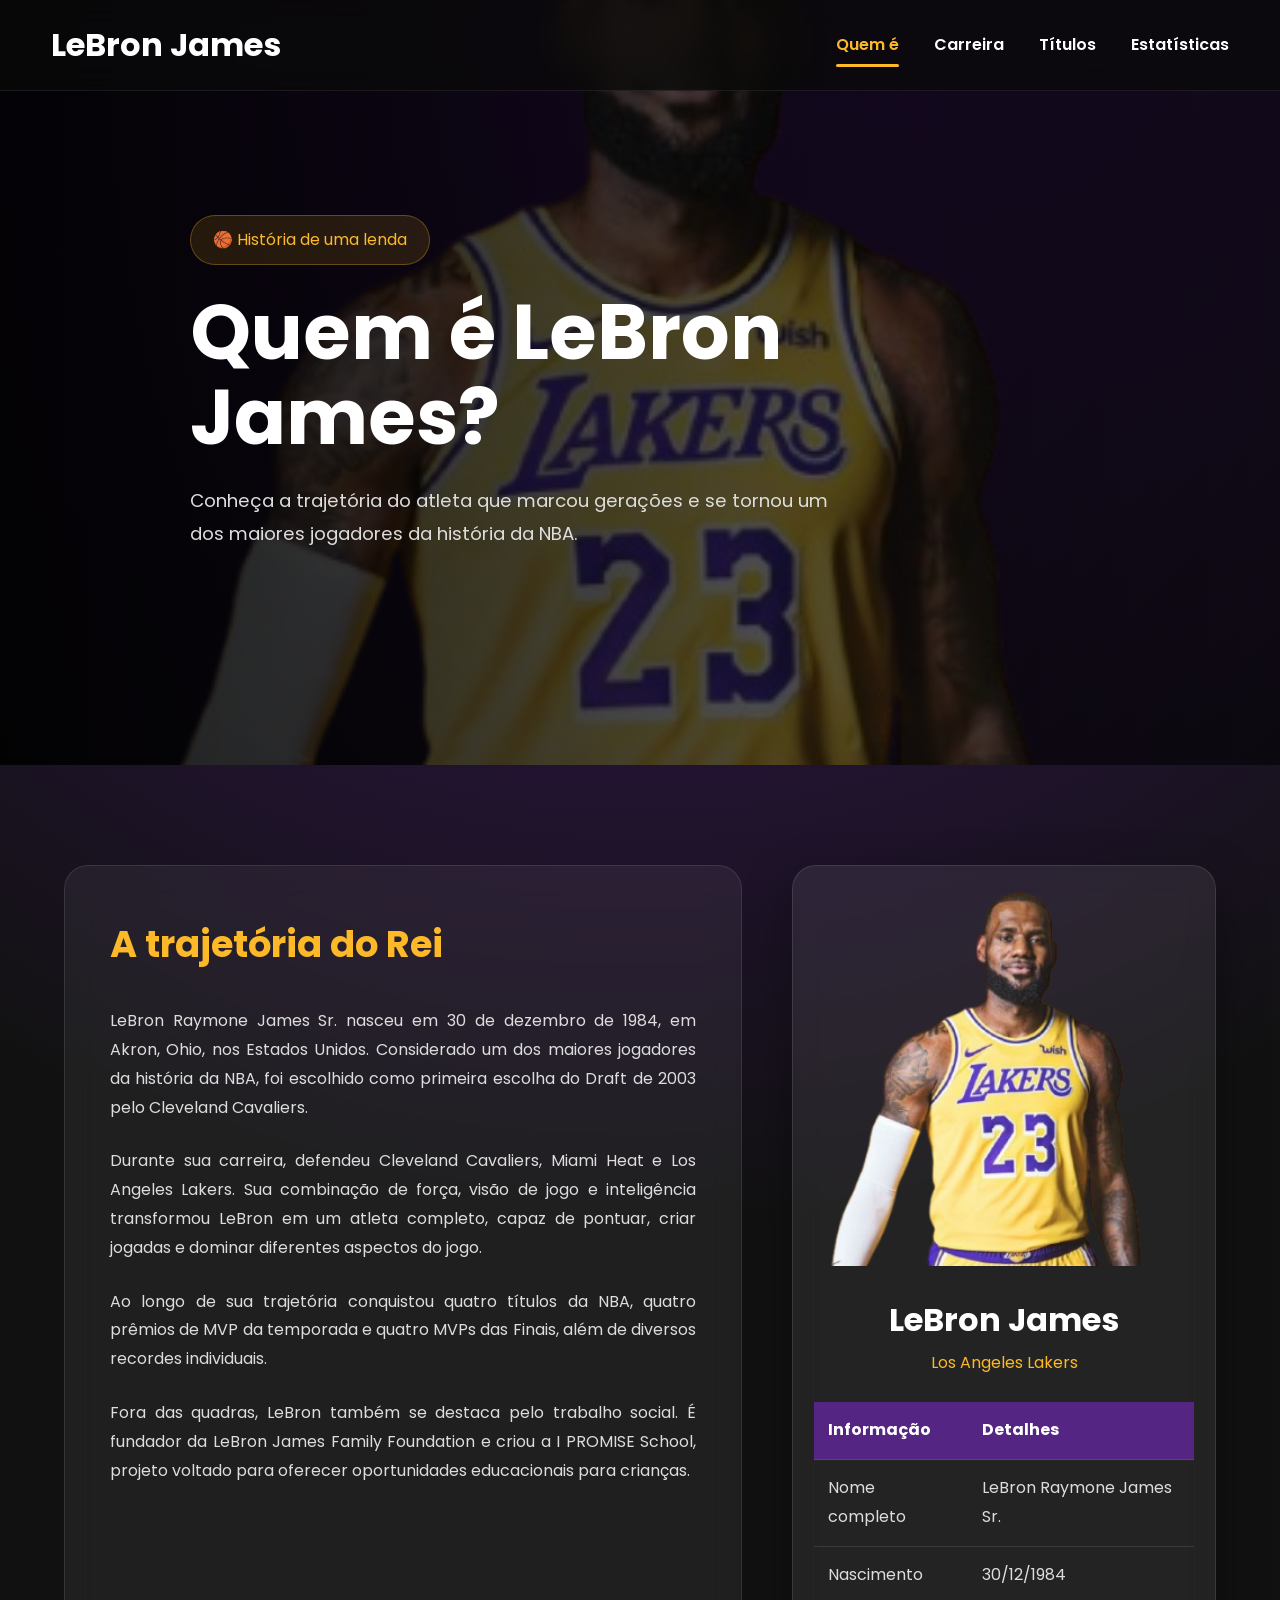
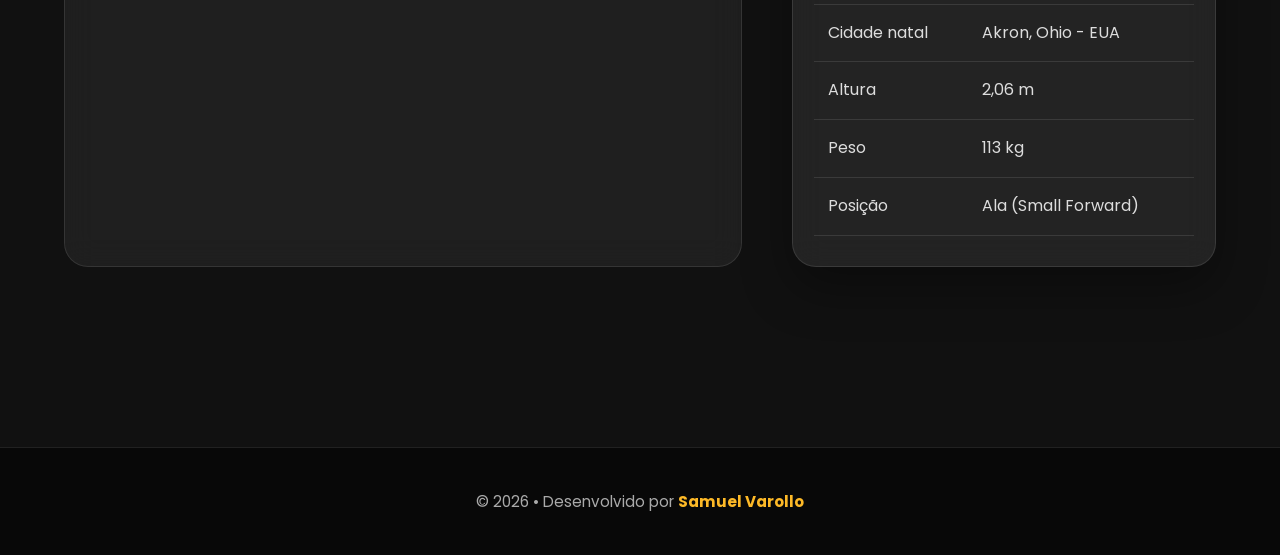
==== pages/biografia.html @ 4ac1790c "Padronização dos footers Todos os footers estão da mesma maneira" ====
<!DOCTYPE html>
<html lang="pt-BR">
<head>
    <meta charset="UTF-8">
    <meta name="viewport" content="width=device-width, initial-scale=1.0">
    <title>Quem é LeBron James | Biografia</title>
    <link rel="shortcut icon" href="../img/lebron.ico" type="image/x-icon">
    <link rel="stylesheet" href="../css/biografia.css">
    <link rel="preconnect" href="https://fonts.googleapis.com">
    <link rel="preconnect" href="https://fonts.gstatic.com" crossorigin>
    <link href="https://fonts.googleapis.com/css2?family=Poppins:wght@300;400;500;600;700;800&display=swap"
        rel="stylesheet">
</head>
<body>
    <header class="header">
        <div class="container-header">
            <a href="../index.html" class="logo">
                <h1>
                    LeBron James
                </h1>
            </a>

            <nav>
                <a href="biografia.html" class="ativo">
                    Quem é
                </a>

                <a href="carreira.html">
                    Carreira
                </a>

                <a href="titulos.html">
                    Títulos
                </a>

                <a href="estatisticas.html">
                    Estatísticas
                </a>
            </nav>
        </div>
    </header>

    <section class="hero-biografia">
        <div class="hero-overlay"></div>
        <div class="hero-content">
            <span>
                🏀 História de uma lenda
            </span>

            <h2>
                Quem é LeBron James?
            </h2>

            <p>
                Conheça a trajetória do atleta que marcou gerações
                e se tornou um dos maiores jogadores da história da NBA.
            </p>
        </div>
    </section>

    <main>
        <section class="biografia-section">
            <div class="biografia-container">
                <article class="texto">
                    <h2>
                        A trajetória do Rei
                    </h2>

                    <p>
                        LeBron Raymone James Sr. nasceu em 30 de dezembro de 1984,
                        em Akron, Ohio, nos Estados Unidos. Considerado um dos maiores
                        jogadores da história da NBA, foi escolhido como primeira escolha
                        do Draft de 2003 pelo Cleveland Cavaliers.
                    </p>

                    <p>
                        Durante sua carreira, defendeu Cleveland Cavaliers,
                        Miami Heat e Los Angeles Lakers. Sua combinação de força,
                        visão de jogo e inteligência transformou LeBron em um atleta
                        completo, capaz de pontuar, criar jogadas e dominar diferentes
                        aspectos do jogo.
                    </p>

                    <p>
                        Ao longo de sua trajetória conquistou quatro títulos da NBA,
                        quatro prêmios de MVP da temporada e quatro MVPs das Finais,
                        além de diversos recordes individuais.
                    </p>

                    <p>
                        Fora das quadras, LeBron também se destaca pelo trabalho social.
                        É fundador da LeBron James Family Foundation e criou a
                        I PROMISE School, projeto voltado para oferecer oportunidades
                        educacionais para crianças.
                    </p>
                </article>

                <aside class="informacoes">
                    <div class="perfil-card">
                        <img src="../img/Lebron.png" alt="LeBron James">

                        <h3>
                            LeBron James
                        </h3>

                        <p>
                            Los Angeles Lakers
                        </p>

                        <table>
                            <tr>
                                <th>
                                    Informação
                                </th>
                                <th>
                                    Detalhes
                                </th>
                            </tr>

                            <tr>
                                <td>
                                    Nome completo
                                </td>
                                <td>
                                    LeBron Raymone James Sr.
                                </td>
                            </tr>

                            <tr>
                                <td>
                                    Nascimento
                                </td>
                                <td>
                                    30/12/1984
                                </td>
                            </tr>

                            <tr>
                                <td>
                                    Cidade natal
                                </td>
                                <td>
                                    Akron, Ohio - EUA
                                </td>
                            </tr>

                            <tr>
                                <td>
                                    Altura
                                </td>
                                <td>
                                    2,06 m
                                </td>
                            </tr>

                            <tr>
                                <td>
                                    Peso
                                </td>
                                <td>
                                    113 kg
                                </td>
                            </tr>

                            <tr>
                                <td>
                                    Posição
                                </td>
                                <td>
                                    Ala (Small Forward)
                                </td>
                            </tr>
                        </table>
                    </div>
                </aside>
            </div>
        </section>
    </main>

    <footer class="footer">
        <div class="container">
            <p>
                © 2026 • Desenvolvido por
                <strong>Samuel Varollo</strong>
            </p>
        </div>
    </footer>
</body>
</html>
---- css/biografia.css ----
* {
    margin: 0;
    padding: 0;
    box-sizing: border-box;
}

html {
    scroll-behavior: smooth;
}

img {
    display: block;
    max-width: 100%;
}

a {
    text-decoration: none;
}

:root {
    --primary: #552583;
    --secondary: #FDB927;
    --dark: #111;
    --dark-card: rgba(255, 255, 255, .08);
    --white: #fff;
    --text: #ddd;
    --shadow:
        0 20px 50px rgba(0, 0, 0, .35);
    --radius: 24px;
}

body {
    font-family: 'Poppins', sans-serif;
    background: radial-gradient(circle at top, #3d1763, #111 55%);
    color: var(--text);
    line-height: 1.8;
    overflow-x: hidden;
}

.container-header {
    width: min(92%, 1250px);
    margin: auto;
}

.header {
    position: fixed;
    top: 0;
    left: 0;
    width: 100%;
    z-index: 1000;
    background: rgba(10, 10, 10, .75);
    backdrop-filter: blur(15px);
    border-bottom: 1px solid rgba(255, 255, 255, .08);
}

.header .container-header {
    min-height: 90px;
    display: flex;
    justify-content: space-between;
    align-items: center;
}

.logo h1 {
    color: white;
    font-size: 2rem;
    transition: .3s;
}

.logo:hover h1 {
    color: var(--secondary);
}

nav {
    display: flex;
    gap: 35px;
}

nav a {
    color: white;
    font-weight: 600;
    position: relative;
    transition: .3s;
}

nav a::after {
    content: "";
    position: absolute;
    left: 0;
    bottom: -8px;
    width: 0;
    height: 3px;
    background: var(--secondary);
    border-radius: 20px;
    transition: .3s;
}

nav a:hover {
    color: var(--secondary);
}

nav a:hover::after {
    width: 100%;
}

nav a.ativo {
    color: var(--secondary);
}

nav a.ativo::after {
    width: 100%;
}

.hero-biografia {
    height: 85vh;
    display: flex;
    align-items: center;
    position: relative;
    background: url("../img/Lebron.png") center/cover;
}

.hero-overlay {
    position: absolute;
    inset: 0;
    background: linear-gradient(90deg, rgba(0, 0, 0, .9), rgba(0, 0, 0, .55));
}

.hero-content {
    position: relative;
    z-index: 2;
    width: min(90%, 900px);
    margin: auto;
}

.hero-content span {
    display: inline-block;
    color: var(--secondary);
    background: rgba(253, 185, 39, .12);
    border: 1px solid rgba(253, 185, 39, .3);
    padding: 10px 22px;
    border-radius: 50px;
    margin-bottom: 25px;
}

.hero-content h2 {
    color: white;
    font-size: clamp(2.8rem, 6vw, 5rem);
    line-height: 1.1;
    margin-bottom: 25px;
}

.hero-content p {
    color: #ddd;
    font-size: 1.15rem;
    max-width: 650px;
}

.biografia-section {
    padding: 100px 0;
}

.biografia-container {
    width: min(90%, 1200px);
    margin: auto;
    display: grid;
    grid-template-columns: 1.6fr 1fr;
    gap: 50px;
}

.texto {
    background: rgba(255, 255, 255, .06);
    padding: 45px;
    border-radius: var(--radius);
    backdrop-filter: blur(15px);
    border: 1px solid rgba(255, 255, 255, .1);
}

.texto h2 {
    color: var(--secondary);
    font-size: 2.3rem;
    margin-bottom: 30px;
}

.texto p {
    margin-bottom: 25px;
    text-align: justify;
    color: #ddd;
}

.perfil-card {
    background:rgba(255, 255, 255, .08);
    border: 1px solid rgba(255, 255, 255, .1);
    border-radius: var(--radius);
    overflow: hidden;
    backdrop-filter: blur(15px);
    box-shadow: var(--shadow);
}

.perfil-card img {
    width: 100%;
    height: 400px;
    object-fit: cover;
}

.perfil-card h3 {
    color: white;
    font-size: 2rem;
    text-align: center;
    margin-top: 25px;
}

.perfil-card p {
    text-align: center;
    color: var(--secondary);
    margin-bottom: 25px;
}

table {
    width: 90%;
    margin: 0 auto 30px;
    border-collapse: collapse;
    overflow: hidden;
}

th {
    background: var(--primary);
    color: white;
}

th,
td {
    padding: 14px;
    border-bottom: 1px solid rgba(255, 255, 255, .1);
    text-align: left;
}

td {
    color: #ddd;
}

tr:hover {
    background:rgba(253, 185, 39, .08);
}

.footer {
    margin-top: 80px;
    padding: 40px 0;
    background: #080808;
    border-top: 1px solid rgba(255, 255, 255, .1);
}

.footer p {
    text-align: center;
    color: #aaa;
    font-size: .95rem;
}

.footer strong {
    color: var(--secondary);
}

@media(max-width:992px) {
    .header .container-header {
        flex-direction: column;
        padding: 20px 0;
        gap: 20px;
    }

    nav {
        flex-wrap: wrap;
        justify-content: center;
        gap: 20px;
    }

    .hero-biografia {
        height: 75vh;
    }

    .biografia-container {
        grid-template-columns: 1fr;
    }

    .texto {
        padding: 35px;
    }

    .perfil-card {
        max-width: 500px;
        margin: auto;
    }
}

@media(max-width:768px) {
    .logo h1 {
        font-size: 1.7rem;
    }

    nav a {
        font-size: .9rem;
    }
    
    .hero-content {
        text-align: center;
    }

    .hero-content span {
        font-size: .85rem;
    }

    .hero-content h2 {
        font-size: 2.6rem;
    }

    .hero-content p {
        font-size: 1rem;
    }

    .biografia-section {
        padding: 70px 0;
    }

    .texto {
        padding: 25px;
    }

    .texto h2 {
        font-size: 1.8rem;
    }

    .texto p {
        font-size: .95rem;
    }

    .perfil-card img {
        height: 320px;
    }

    table {
        width: 100%;
        font-size: .85rem;
    }

    th,
    td {
        padding: 10px;
    }
}

@media(max-width:480px) {
    .hero-biografia {
        height: 70vh;
    }

    .hero-content h2 {
        font-size: 2.1rem;
    }

    .hero-content p {
        font-size: .9rem;
    }

    .perfil-card h3 {
        font-size: 1.5rem;
    }

    table {
        display: block;
        overflow-x: auto;
    }

    footer {
        padding: 25px;
        font-size: .9rem;
    }
}
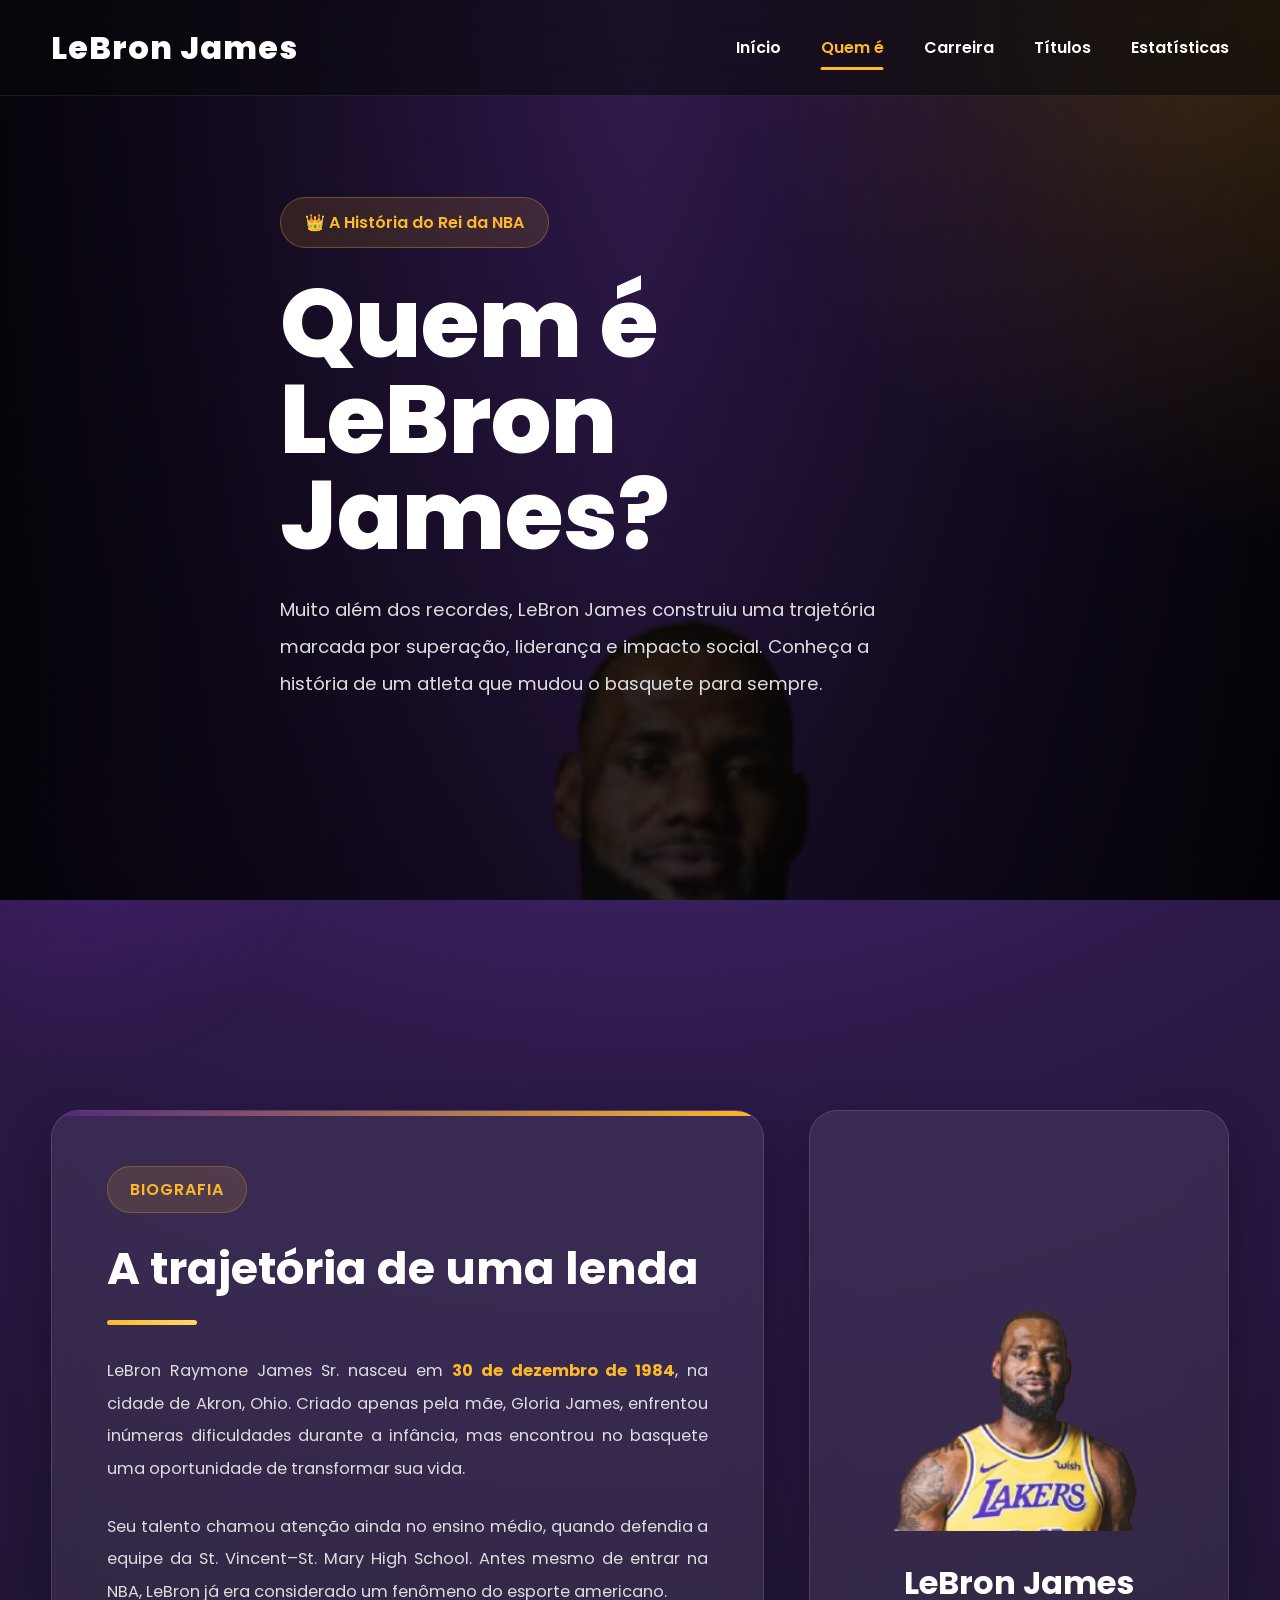
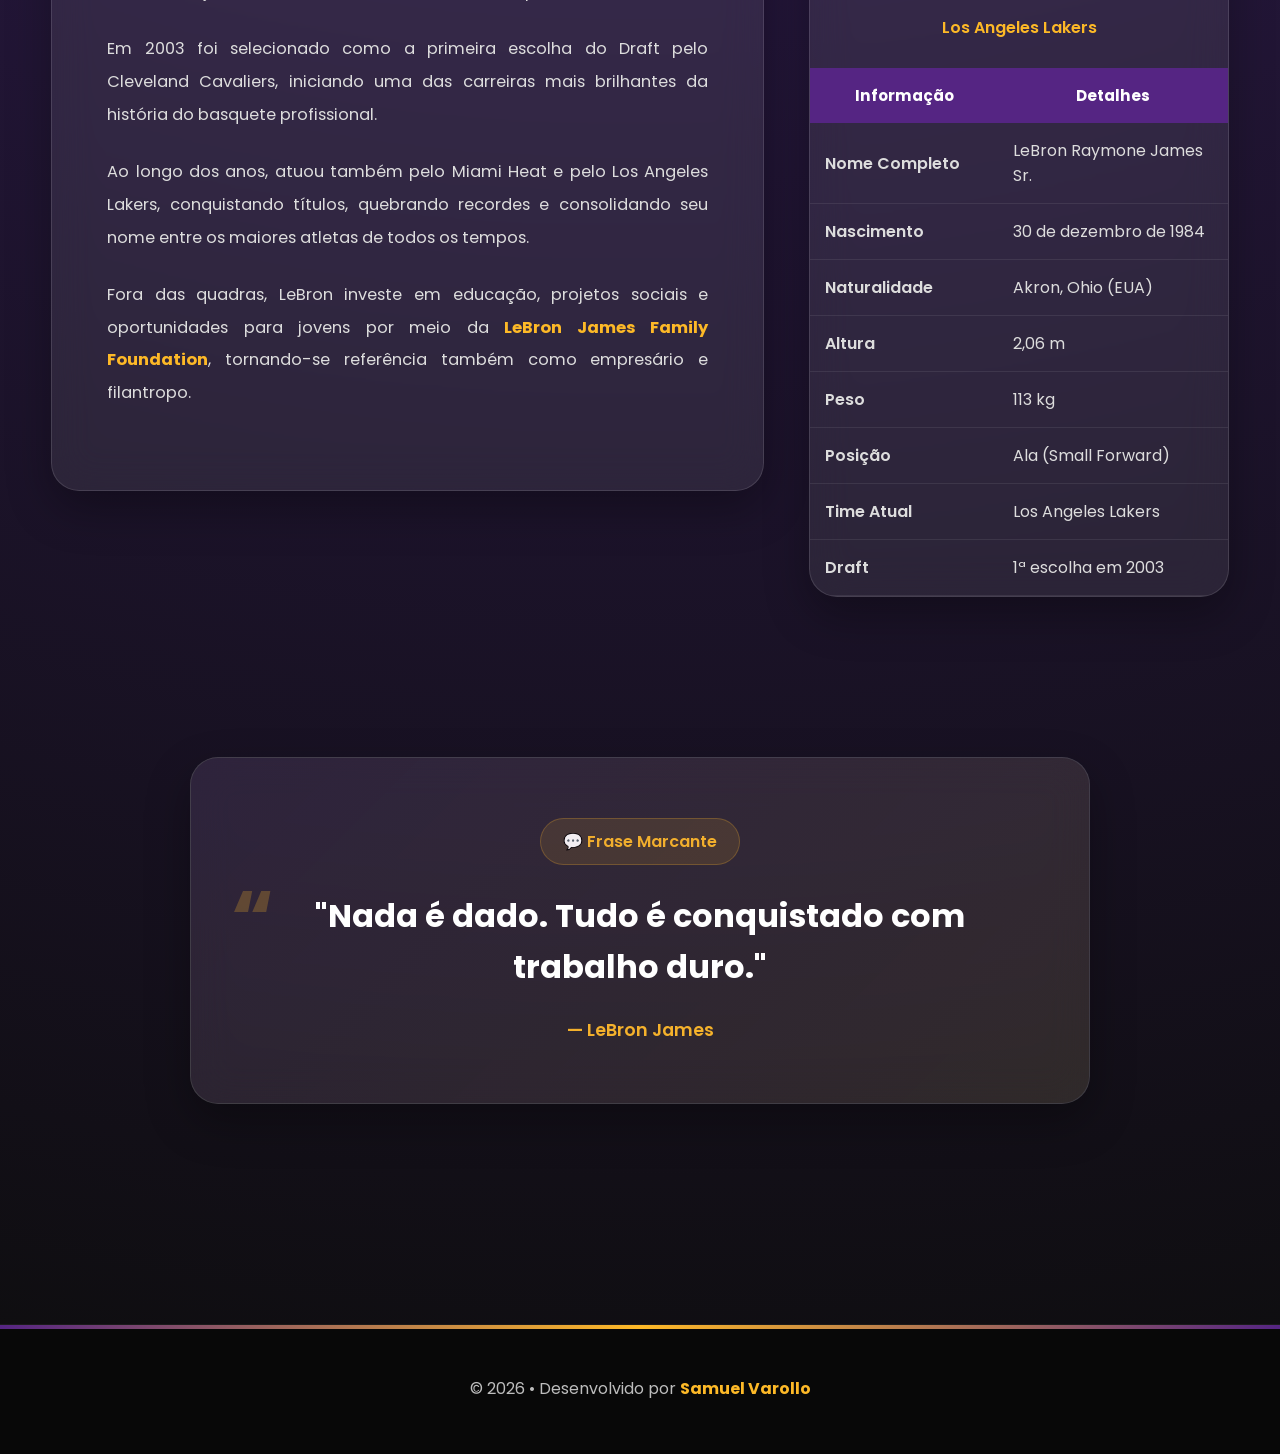
==== commit f4ecfba8: "Ajustes pontuais Fiz os últimos ajustes para o site final, ainda falta o CSS da tela Títulos e a tel" ====
--- a/pages/biografia.html
+++ b/pages/biografia.html
@@ -4,24 +4,39 @@
     <meta charset="UTF-8">
     <meta name="viewport" content="width=device-width, initial-scale=1.0">
     <title>Quem é LeBron James | Biografia</title>
-    <link rel="shortcut icon" href="../img/lebron.ico" type="image/x-icon">
-    <link rel="stylesheet" href="../css/biografia.css">
-    <link rel="preconnect" href="https://fonts.googleapis.com">
-    <link rel="preconnect" href="https://fonts.gstatic.com" crossorigin>
+    <meta name="description"
+        content="Conheça a história de LeBron James, sua infância, carreira, conquistas e legado dentro e fora das quadras.">
+    <link rel="shortcut icon"
+        href="../img/lebron.ico"
+        type="image/x-icon">
+    <link rel="preconnect"
+        href="https://fonts.googleapis.com">
+    <link rel="preconnect"
+        href="https://fonts.gstatic.com"
+        crossorigin>
     <link href="https://fonts.googleapis.com/css2?family=Poppins:wght@300;400;500;600;700;800&display=swap"
         rel="stylesheet">
+    <link rel="stylesheet"
+        href="../css/biografia.css">
 </head>
 <body>
+    <!-- ================= HEADER ================= -->
     <header class="header">
         <div class="container-header">
-            <a href="../index.html" class="logo">
+            <a href="../index.html"
+                class="logo">
                 <h1>
                     LeBron James
                 </h1>
             </a>
 
             <nav>
-                <a href="biografia.html" class="ativo">
+                <a href="../index.html">
+                    Início
+                </a>
+
+                <a href="biografia.html"
+                    class="ativo">
                     Quem é
                 </a>
 
@@ -40,72 +55,86 @@
         </div>
     </header>
 
+    <!-- ================= HERO ================= -->
     <section class="hero-biografia">
         <div class="hero-overlay"></div>
         <div class="hero-content">
             <span>
-                🏀 História de uma lenda
+                👑 A História do Rei da NBA
             </span>
-
             <h2>
                 Quem é LeBron James?
             </h2>
-
             <p>
-                Conheça a trajetória do atleta que marcou gerações
-                e se tornou um dos maiores jogadores da história da NBA.
+                Muito além dos recordes, LeBron James construiu uma trajetória
+                marcada por superação, liderança e impacto social. Conheça a
+                história de um atleta que mudou o basquete para sempre.
             </p>
         </div>
     </section>
-
     <main>
+
+        <!-- ================= BIOGRAFIA ================= -->
         <section class="biografia-section">
             <div class="biografia-container">
                 <article class="texto">
+                    <span class="section-tag">
+                        BIOGRAFIA
+                    </span>
                     <h2>
-                        A trajetória do Rei
+                        A trajetória de uma lenda
                     </h2>
-
-                    <p>
-                        LeBron Raymone James Sr. nasceu em 30 de dezembro de 1984,
-                        em Akron, Ohio, nos Estados Unidos. Considerado um dos maiores
-                        jogadores da história da NBA, foi escolhido como primeira escolha
-                        do Draft de 2003 pelo Cleveland Cavaliers.
-                    </p>
-
-                    <p>
-                        Durante sua carreira, defendeu Cleveland Cavaliers,
-                        Miami Heat e Los Angeles Lakers. Sua combinação de força,
-                        visão de jogo e inteligência transformou LeBron em um atleta
-                        completo, capaz de pontuar, criar jogadas e dominar diferentes
-                        aspectos do jogo.
-                    </p>
-
-                    <p>
-                        Ao longo de sua trajetória conquistou quatro títulos da NBA,
-                        quatro prêmios de MVP da temporada e quatro MVPs das Finais,
-                        além de diversos recordes individuais.
-                    </p>
-
-                    <p>
-                        Fora das quadras, LeBron também se destaca pelo trabalho social.
-                        É fundador da LeBron James Family Foundation e criou a
-                        I PROMISE School, projeto voltado para oferecer oportunidades
-                        educacionais para crianças.
+                    <p>
+                        LeBron Raymone James Sr. nasceu em
+                        <strong>30 de dezembro de 1984</strong>,
+                        na cidade de Akron, Ohio. Criado apenas pela mãe,
+                        Gloria James, enfrentou inúmeras dificuldades durante
+                        a infância, mas encontrou no basquete uma oportunidade
+                        de transformar sua vida.
+                    </p>
+
+                    <p>
+                        Seu talento chamou atenção ainda no ensino médio,
+                        quando defendia a equipe da St. Vincent–St. Mary High
+                        School. Antes mesmo de entrar na NBA, LeBron já era
+                        considerado um fenômeno do esporte americano.
+                    </p>
+
+                    <p>
+                        Em 2003 foi selecionado como a primeira escolha do Draft
+                        pelo Cleveland Cavaliers, iniciando uma das carreiras
+                        mais brilhantes da história do basquete profissional.
+                    </p>
+
+                    <p>
+                        Ao longo dos anos, atuou também pelo Miami Heat e pelo
+                        Los Angeles Lakers, conquistando títulos, quebrando
+                        recordes e consolidando seu nome entre os maiores atletas
+                        de todos os tempos.
+                    </p>
+
+                    <p>
+                        Fora das quadras, LeBron investe em educação, projetos
+                        sociais e oportunidades para jovens por meio da
+                        <strong>LeBron James Family Foundation</strong>,
+                        tornando-se referência também como empresário e
+                        filantropo.
                     </p>
                 </article>
 
+                <!-- ================= PERFIL ================= -->
                 <aside class="informacoes">
                     <div class="perfil-card">
-                        <img src="../img/Lebron.png" alt="LeBron James">
-
-                        <h3>
-                            LeBron James
-                        </h3>
-
-                        <p>
-                            Los Angeles Lakers
-                        </p>
+                        <img src="../img/Lebron.png"
+                            alt="LeBron James">
+                        <div class="perfil-info">
+                            <h3>
+                                LeBron James
+                            </h3>
+                            <p>
+                                Los Angeles Lakers
+                            </p>
+                        </div>
 
                         <table>
                             <tr>
@@ -119,7 +148,7 @@
 
                             <tr>
                                 <td>
-                                    Nome completo
+                                    Nome Completo
                                 </td>
                                 <td>
                                     LeBron Raymone James Sr.
@@ -131,16 +160,16 @@
                                     Nascimento
                                 </td>
                                 <td>
-                                    30/12/1984
-                                </td>
-                            </tr>
-
-                            <tr>
-                                <td>
-                                    Cidade natal
-                                </td>
-                                <td>
-                                    Akron, Ohio - EUA
+                                    30 de dezembro de 1984
+                                </td>
+                            </tr>
+
+                            <tr>
+                                <td>
+                                    Naturalidade
+                                </td>
+                                <td>
+                                    Akron, Ohio (EUA)
                                 </td>
                             </tr>
 
@@ -168,6 +197,24 @@
                                 </td>
                                 <td>
                                     Ala (Small Forward)
+                                </td>
+                            </tr>
+
+                            <tr>
+                                <td>
+                                    Time Atual
+                                </td>
+                                <td>
+                                    Los Angeles Lakers
+                                </td>
+                            </tr>
+
+                            <tr>
+                                <td>
+                                    Draft
+                                </td>
+                                <td>
+                                    1ª escolha em 2003
                                 </td>
                             </tr>
                         </table>
@@ -175,8 +222,24 @@
                 </aside>
             </div>
         </section>
+
+        <!-- ================= CITAÇÃO ================= -->
+        <section class="quote-section">
+            <div class="quote-card">
+                <span>
+                    💬 Frase Marcante
+                </span>
+                <blockquote>
+                    "Nada é dado. Tudo é conquistado com trabalho duro."
+                </blockquote>
+                <p>
+                    — LeBron James
+                </p>
+            </div>
+        </section>
     </main>
 
+    <!-- ================= FOOTER ================= -->
     <footer class="footer">
         <div class="container">
             <p>
--- a/css/biografia.css
+++ b/css/biografia.css
@@ -1,374 +1,720 @@
-* {
-    margin: 0;
-    padding: 0;
-    box-sizing: border-box;
-}
-
-html {
-    scroll-behavior: smooth;
-}
-
-img {
-    display: block;
-    max-width: 100%;
-}
-
-a {
-    text-decoration: none;
-}
-
-:root {
-    --primary: #552583;
-    --secondary: #FDB927;
-    --dark: #111;
-    --dark-card: rgba(255, 255, 255, .08);
-    --white: #fff;
-    --text: #ddd;
-    --shadow:
-        0 20px 50px rgba(0, 0, 0, .35);
-    --radius: 24px;
-}
-
-body {
-    font-family: 'Poppins', sans-serif;
-    background: radial-gradient(circle at top, #3d1763, #111 55%);
-    color: var(--text);
-    line-height: 1.8;
-    overflow-x: hidden;
-}
-
-.container-header {
-    width: min(92%, 1250px);
-    margin: auto;
-}
-
-.header {
-    position: fixed;
-    top: 0;
-    left: 0;
-    width: 100%;
-    z-index: 1000;
-    background: rgba(10, 10, 10, .75);
-    backdrop-filter: blur(15px);
-    border-bottom: 1px solid rgba(255, 255, 255, .08);
-}
-
-.header .container-header {
-    min-height: 90px;
-    display: flex;
-    justify-content: space-between;
-    align-items: center;
-}
-
-.logo h1 {
-    color: white;
-    font-size: 2rem;
-    transition: .3s;
-}
-
-.logo:hover h1 {
-    color: var(--secondary);
-}
-
-nav {
-    display: flex;
-    gap: 35px;
-}
-
-nav a {
-    color: white;
-    font-weight: 600;
-    position: relative;
-    transition: .3s;
-}
-
-nav a::after {
-    content: "";
-    position: absolute;
-    left: 0;
-    bottom: -8px;
-    width: 0;
-    height: 3px;
-    background: var(--secondary);
-    border-radius: 20px;
-    transition: .3s;
-}
-
-nav a:hover {
-    color: var(--secondary);
-}
-
-nav a:hover::after {
-    width: 100%;
-}
-
-nav a.ativo {
-    color: var(--secondary);
-}
-
-nav a.ativo::after {
-    width: 100%;
-}
-
-.hero-biografia {
-    height: 85vh;
-    display: flex;
-    align-items: center;
-    position: relative;
-    background: url("../img/Lebron.png") center/cover;
-}
-
-.hero-overlay {
-    position: absolute;
-    inset: 0;
-    background: linear-gradient(90deg, rgba(0, 0, 0, .9), rgba(0, 0, 0, .55));
-}
-
-.hero-content {
-    position: relative;
-    z-index: 2;
-    width: min(90%, 900px);
-    margin: auto;
-}
-
-.hero-content span {
-    display: inline-block;
-    color: var(--secondary);
-    background: rgba(253, 185, 39, .12);
-    border: 1px solid rgba(253, 185, 39, .3);
-    padding: 10px 22px;
-    border-radius: 50px;
-    margin-bottom: 25px;
-}
-
-.hero-content h2 {
-    color: white;
-    font-size: clamp(2.8rem, 6vw, 5rem);
-    line-height: 1.1;
-    margin-bottom: 25px;
-}
-
-.hero-content p {
-    color: #ddd;
-    font-size: 1.15rem;
-    max-width: 650px;
-}
-
-.biografia-section {
-    padding: 100px 0;
-}
-
-.biografia-container {
-    width: min(90%, 1200px);
-    margin: auto;
-    display: grid;
-    grid-template-columns: 1.6fr 1fr;
-    gap: 50px;
-}
-
-.texto {
-    background: rgba(255, 255, 255, .06);
-    padding: 45px;
-    border-radius: var(--radius);
-    backdrop-filter: blur(15px);
-    border: 1px solid rgba(255, 255, 255, .1);
-}
-
-.texto h2 {
-    color: var(--secondary);
-    font-size: 2.3rem;
-    margin-bottom: 30px;
-}
-
-.texto p {
-    margin-bottom: 25px;
-    text-align: justify;
-    color: #ddd;
-}
-
-.perfil-card {
-    background:rgba(255, 255, 255, .08);
-    border: 1px solid rgba(255, 255, 255, .1);
-    border-radius: var(--radius);
-    overflow: hidden;
-    backdrop-filter: blur(15px);
-    box-shadow: var(--shadow);
-}
-
-.perfil-card img {
-    width: 100%;
-    height: 400px;
-    object-fit: cover;
-}
-
-.perfil-card h3 {
-    color: white;
-    font-size: 2rem;
-    text-align: center;
-    margin-top: 25px;
-}
-
-.perfil-card p {
-    text-align: center;
-    color: var(--secondary);
-    margin-bottom: 25px;
-}
-
-table {
-    width: 90%;
-    margin: 0 auto 30px;
-    border-collapse: collapse;
-    overflow: hidden;
-}
-
-th {
-    background: var(--primary);
-    color: white;
-}
-
-th,
-td {
-    padding: 14px;
-    border-bottom: 1px solid rgba(255, 255, 255, .1);
-    text-align: left;
-}
-
-td {
-    color: #ddd;
-}
-
-tr:hover {
-    background:rgba(253, 185, 39, .08);
-}
-
-.footer {
-    margin-top: 80px;
-    padding: 40px 0;
-    background: #080808;
-    border-top: 1px solid rgba(255, 255, 255, .1);
-}
-
-.footer p {
-    text-align: center;
-    color: #aaa;
-    font-size: .95rem;
-}
-
-.footer strong {
-    color: var(--secondary);
-}
-
-@media(max-width:992px) {
-    .header .container-header {
-        flex-direction: column;
-        padding: 20px 0;
-        gap: 20px;
-    }
-
-    nav {
-        flex-wrap: wrap;
-        justify-content: center;
-        gap: 20px;
-    }
-
-    .hero-biografia {
-        height: 75vh;
-    }
-
-    .biografia-container {
-        grid-template-columns: 1fr;
-    }
-
-    .texto {
-        padding: 35px;
-    }
-
-    .perfil-card {
-        max-width: 500px;
-        margin: auto;
-    }
-}
-
-@media(max-width:768px) {
-    .logo h1 {
-        font-size: 1.7rem;
-    }
-
-    nav a {
-        font-size: .9rem;
-    }
-    
-    .hero-content {
-        text-align: center;
-    }
-
-    .hero-content span {
-        font-size: .85rem;
-    }
-
-    .hero-content h2 {
-        font-size: 2.6rem;
-    }
-
-    .hero-content p {
-        font-size: 1rem;
-    }
-
-    .biografia-section {
-        padding: 70px 0;
-    }
-
-    .texto {
-        padding: 25px;
-    }
-
-    .texto h2 {
-        font-size: 1.8rem;
-    }
-
-    .texto p {
-        font-size: .95rem;
-    }
-
-    .perfil-card img {
-        height: 320px;
-    }
-
-    table {
-        width: 100%;
-        font-size: .85rem;
+/*RESET*/
+@import url('https://fonts.googleapis.com/css2?family=Poppins:wght@300;400;500;600;700;800&display=swap');
+
+*{
+    margin:0;
+    padding:0;
+    box-sizing:border-box;
+}
+
+html{
+    scroll-behavior:smooth;
+}
+
+body{
+    font-family:'Poppins',sans-serif;
+    color:#fff;
+    overflow-x:hidden;
+    background:
+    radial-gradient(circle at top,#6f3db4 0%,#2b1948 35%,#0d0d0d 100%);
+    min-height:100vh;
+}
+
+img{
+    display:block;
+    width:100%;
+}
+
+a{
+    text-decoration:none;
+}
+
+:root{
+    --primary:#552583;
+    --secondary:#FDB927;
+    --white:#ffffff;
+    --text:#d8d8d8;
+    --glass:rgba(255,255,255,.08);
+    --border:rgba(255,255,255,.12);
+    --shadow:0 18px 45px rgba(0,0,0,.30);
+    --radius:24px;
+    --transition:.35s ease;
+    --max-width:1250px;
+}
+
+/*CONTAINERS*/
+.container,
+.container-header{
+    width:min(92%,1250px);
+    margin:auto;
+}
+
+/*HEADER*/
+.header{
+    position:fixed;
+    top:0;
+    left:0;
+    width:100%;
+    z-index:999;
+    background:rgba(8,8,8,.55);
+    backdrop-filter:blur(18px);
+    border-bottom:1px solid rgba(255,255,255,.08);
+}
+
+.container-header{
+    min-height:95px;
+    display:flex;
+    justify-content:space-between;
+    align-items:center;
+}
+
+.logo h1{
+    color:white;
+    font-size:2rem;
+    font-weight:800;
+    letter-spacing:1px;
+    transition:var(--transition);
+}
+
+.logo:hover h1{
+    color:var(--secondary);
+}
+
+nav{
+    display:flex;
+    gap:40px;
+}
+
+nav a{
+    color:white;
+    font-weight:600;
+    position:relative;
+    transition:.35s;
+}
+
+nav a::after{
+    content:"";
+    position:absolute;
+    left:50%;
+    bottom:-10px;
+    width:0;
+    height:3px;
+    background:var(--secondary);
+    transform:translateX(-50%);
+    transition:.35s;
+    border-radius:50px;
+}
+
+nav a:hover,
+nav a.ativo{
+    color:var(--secondary);
+}
+
+nav a:hover::after,
+nav a.ativo::after{
+    width:100%;
+}
+
+/*HERO*/
+.hero-biografia{
+    position:relative;
+    display:flex;
+    align-items:center;
+    min-height:100vh;
+    overflow:hidden;
+}
+
+.hero-biografia::before{
+    content:"";
+    position:absolute;
+    inset:0;
+    background: url("../img/Lebron.png") center top/cover;
+    transform:scale(1.05);
+    filter:brightness(.45);
+}
+
+.hero-biografia::after{
+    content:"";
+    position:absolute;
+    inset:0;
+    background:linear-gradient(90deg, rgba(0,0,0,.90), rgba(0,0,0,.55), rgba(0,0,0,.90));
+}
+
+.hero-overlay{
+    position:absolute;
+    inset:0;
+    background: radial-gradient(circle at top right, rgba(253,185,39,.18), transparent 35%);
+    z-index:1;
+}
+
+.hero-content{
+    position:relative;
+    z-index:5;
+    width:min(92%,1250px);
+    margin:auto;
+    max-width:720px;
+}
+
+.hero-content span{
+    display:inline-flex;
+    align-items:center;
+    gap:10px;
+    padding:12px 24px;
+    border-radius:999px;
+    margin-bottom:28px;
+    color:var(--secondary);
+    background:rgba(253,185,39,.12);
+    border:1px solid rgba(253,185,39,.30);
+    backdrop-filter:blur(12px);
+    font-weight:600;
+}
+
+.hero-content h2{
+    font-size:clamp(3.4rem,8vw,6rem);
+    font-weight:800;
+    line-height:1;
+    margin-bottom:28px;
+    color:white;
+}
+
+.hero-content p{
+    max-width:650px;
+    color:#dddddd;
+    font-size:1.15rem;
+    line-height:2;
+}
+
+/*ANIMAÇÕES HERO*/
+.hero-content>*{
+    animation:fadeUp .9s ease both;
+}
+
+.hero-content h2{
+    animation-delay:.2s;
+}
+
+.hero-content p{
+    animation-delay:.4s;
+}
+
+@keyframes fadeUp{
+    from{
+        opacity:0;
+        transform:translateY(45px);
+    }
+
+    to{
+        opacity:1;
+        transform:translateY(0);
+    }
+}
+
+/*DECORAÇÕES*/
+body::before{
+    content:"";
+    position:fixed;
+    width:500px;
+    height:500px;
+    top:-180px;
+    right:-180px;
+    border-radius:50%;
+    background: radial-gradient(circle, rgba(253,185,39,.18), transparent 70%);
+    z-index:-1;
+}
+
+body::after{
+    content:"";
+    position:fixed;
+    width:500px;
+    height:500px;
+    left:-180px;
+    bottom:-180px;
+    border-radius:50%;
+    background: radial-gradient(circle, rgba(85,37,131,.45), transparent 70%);
+    z-index:-1;
+}
+
+/*MAIN*/
+main{
+    position:relative;
+    margin-top:90px;
+    z-index:5;
+}
+
+.biografia-section{
+    padding:120px 0;
+}
+
+/*GRID DA BIOGRAFIA*/
+.biografia-container{
+    width:min(92%,1250px);
+    margin:auto;
+    display:grid;
+    grid-template-columns:1.7fr 1fr;
+    gap:45px;
+    align-items:start;
+}
+
+/*CARD DA BIOGRAFIA*/
+.texto{
+    position:relative;
+    background:var(--glass);
+    backdrop-filter:blur(20px);
+    border:1px solid var(--border);
+    border-radius:28px;
+    padding:55px;
+    box-shadow:var(--shadow);
+    overflow:hidden;
+}
+
+.texto::before{
+    content:"";
+    position:absolute;
+    top:0;
+    left:0;
+    width:100%;
+    height:5px;
+    background:linear-gradient(90deg, var(--primary), var(--secondary));
+}
+
+.section-tag{
+    display:inline-block;
+    padding:10px 22px;
+    border-radius:999px;
+    background:rgba(253,185,39,.12);
+    border:1px solid rgba(253,185,39,.25);
+    color:var(--secondary);
+    font-weight:600;
+    margin-bottom:22px;
+    letter-spacing:1px;
+}
+
+.texto h2{
+    font-size:2.8rem;
+    color:white;
+    margin-bottom:30px;
+    position:relative;
+}
+
+.texto h2::after{
+    content:"";
+    display:block;
+    width:90px;
+    height:5px;
+    margin-top:18px;
+    border-radius:50px;
+    background:linear-gradient(90deg, var(--secondary), #FFD966);
+}
+
+.texto p{
+    color:#dddddd;
+    text-align:justify;
+    line-height:2;
+    margin-bottom:25px;
+    font-size:1.02rem;
+}
+
+.texto strong{
+    color:var(--secondary);
+}
+
+/*CARD DO PERFIL*/
+.perfil-card{
+    overflow:hidden;
+    border-radius:28px;
+    background:var(--glass);
+    backdrop-filter:blur(20px);
+    border:1px solid var(--border);
+    box-shadow:var(--shadow);
+    transition:.4s;
+}
+
+.perfil-card:hover{
+    transform:translateY(-10px);
+}
+
+.perfil-card img{
+    height:420px;
+    object-fit:cover;
+    object-position:top;
+    transition:.5s;
+}
+
+.perfil-card:hover img{
+    transform:scale(1.05);
+}
+
+.perfil-info{
+    padding:28px 20px;
+    text-align:center;
+}
+
+.perfil-info h3{
+    font-size:2rem;
+    color:white;
+    margin-bottom:8px;
+}
+
+.perfil-info p{
+    color:var(--secondary);
+    font-weight:600;
+}
+
+/*TABELA*/
+table{
+    width:100%;
+    border-collapse:collapse;
+}
+
+th{
+    background:var(--primary);
+    color:white;
+    padding:16px;
+    font-size:.95rem;
+}
+
+td{
+    padding:15px;
+    color:#dddddd;
+    border-bottom:1px solid rgba(255,255,255,.08);
+    transition:.3s;
+}
+
+tr{
+    transition:.3s;
+}
+
+tr:hover{
+    background:rgba(253,185,39,.08);
+}
+
+td:first-child{
+    font-weight:600;
+    width:45%;
+}
+
+/*FRASE MARCANTE*/
+.quote-section{
+    padding:40px 0 120px;
+}
+
+.quote-card{
+    width:min(92%,900px);
+    margin:auto;
+    background:var(--glass);
+    border:1px solid var(--border);
+    border-radius:28px;
+    backdrop-filter:blur(20px);
+    box-shadow:var(--shadow);
+    text-align:center;
+    padding:60px;
+    position:relative;
+    overflow:hidden;
+}
+
+.quote-card::before{
+    content:"";
+    position:absolute;
+    inset:0;
+    background: linear-gradient(135deg, rgba(85,37,131,.12), rgba(253,185,39,.05));
+    pointer-events:none;
+}
+
+.quote-card span{
+    display:inline-block;
+    padding:10px 22px;
+    border-radius:999px;
+    background:rgba(253,185,39,.12);
+    color:var(--secondary);
+    border:1px solid rgba(253,185,39,.25);
+    font-weight:600;
+    margin-bottom:25px;
+}
+
+.quote-card blockquote{
+    font-size:2rem;
+    color:white;
+    font-weight:700;
+    line-height:1.6;
+    margin-bottom:25px;
+    position:relative;
+}
+
+.quote-card blockquote::before{
+    content:"“";
+    font-size:5rem;
+    color:rgba(253,185,39,.25);
+    position:absolute;
+    left:-20px;
+    top:-35px;
+}
+
+.quote-card p{
+    color:var(--secondary);
+    font-weight:600;
+    font-size:1.1rem;
+}
+
+/*ANIMAÇÕES*/
+.texto,
+.perfil-card,
+.quote-card{
+    animation:fadeCard .9s ease both;
+}
+
+@keyframes fadeCard{
+    from{
+        opacity:0;
+        transform:translateY(45px);
+    }
+
+    to{
+        opacity:1;
+        transform:translateY(0);
+    }
+}
+
+/*FOOTER*/
+.footer{
+    position:relative;
+    margin-top:100px;
+    background:#080808;
+    border-top:1px solid rgba(255,255,255,.08);
+    overflow:hidden;
+}
+
+.footer::before{
+    content:"";
+    position:absolute;
+    top:0;
+    left:0;
+    width:100%;
+    height:4px;
+    background:linear-gradient(90deg, var(--primary), var(--secondary), var(--primary));
+}
+
+.footer .container{
+    width:min(92%,1250px);
+    margin:auto;
+    padding:50px 0;
+    text-align:center;
+}
+
+.footer p{
+    color:#bdbdbd;
+    font-size:1rem;
+    line-height:1.8;
+}
+
+.footer strong{
+    color:var(--secondary);
+}
+
+/*RESPONSIVIDADE*/
+@media(max-width:1100px){
+    .biografia-container{
+        grid-template-columns:1fr;
+        gap:45px;
+    }
+
+    .perfil-card{
+        max-width:550px;
+        margin:auto;
+    }
+}
+
+@media(max-width:900px){
+    .container-header{
+        flex-direction:column;
+        justify-content:center;
+        gap:20px;
+        padding:20px 0;
+    }
+
+    nav{
+        flex-wrap:wrap;
+        justify-content:center;
+        gap:18px;
+    }
+
+    .hero-biografia{
+        min-height:85vh;
+    }
+
+    .hero-content{
+        text-align:center;
+    }
+
+    .hero-content p{
+        margin:auto;
+    }
+
+    .biografia-section{
+        padding:90px 0;
+    }
+
+    .texto{
+        padding:40px;
+    }
+}
+
+@media(max-width:768px){
+    .logo h1{
+        font-size:1.7rem;
+    }
+
+    nav a{
+        font-size:.9rem;
+    }
+
+    .hero-content h2{
+        font-size:3rem;
+    }
+
+    .hero-content p{
+        font-size:1rem;
+    }
+
+    .texto{
+        padding:30px;
+    }
+
+    .texto h2{
+        font-size:2.2rem;
+    }
+
+    .texto p{
+        font-size:.97rem;
+    }
+
+    .perfil-card img{
+        height:350px;
+    }
+
+    .perfil-info h3{
+        font-size:1.8rem;
+    }
+
+    .quote-card{
+        padding:45px 30px;
+    }
+
+    .quote-card blockquote{
+        font-size:1.6rem;
+    }
+}
+
+@media(max-width:600px){
+    .hero-biografia{
+        min-height:75vh;
+    }
+
+    .hero-content span{
+        font-size:.8rem;
+    }
+
+    .hero-content h2{
+        font-size:2.5rem;
+    }
+
+    .hero-content p{
+        font-size:.95rem;
+    }
+
+    .texto{
+        padding:25px;
+    }
+
+    .texto h2{
+        font-size:2rem;
+    }
+
+    .perfil-card img{
+        height:300px;
+    }
+
+    table{
+        display:block;
+        overflow-x:auto;
+        white-space:nowrap;
     }
 
     th,
-    td {
-        padding: 10px;
-    }
-}
-
-@media(max-width:480px) {
-    .hero-biografia {
-        height: 70vh;
-    }
-
-    .hero-content h2 {
-        font-size: 2.1rem;
-    }
-
-    .hero-content p {
-        font-size: .9rem;
-    }
-
-    .perfil-card h3 {
-        font-size: 1.5rem;
-    }
-
-    table {
-        display: block;
-        overflow-x: auto;
-    }
-
-    footer {
-        padding: 25px;
-        font-size: .9rem;
+    td{
+        padding:12px;
+        font-size:.9rem;
+    }
+}
+
+@media(max-width:430px){
+    .hero-content h2{
+        font-size:2.1rem;
+    }
+
+    .texto h2{
+        font-size:1.7rem;
+    }
+
+    .texto p{
+        font-size:.9rem;
+    }
+
+    .perfil-info h3{
+        font-size:1.5rem;
+    }
+
+    .quote-card{
+        padding:35px 20px;
+    }
+
+    .quote-card blockquote{
+        font-size:1.3rem;
+        line-height:1.8;
+    }
+
+    .quote-card p{
+        font-size:1rem;
+    }
+}
+
+/*SCROLLBAR*/
+::-webkit-scrollbar{
+    width:12px;
+}
+
+::-webkit-scrollbar-track{
+    background:#111;
+}
+
+::-webkit-scrollbar-thumb{
+    background:linear-gradient(180deg, var(--primary), var(--secondary));
+    border-radius:50px;
+}
+
+::-webkit-scrollbar-thumb:hover{
+    background:var(--secondary);
+}
+
+/*SELECTION*/
+::selection{
+    background:var(--secondary);
+    color:#000;
+}
+
+/*ACESSIBILIDADE*/
+a:focus-visible{
+    outline:3px solid var(--secondary);
+    outline-offset:5px;
+    border-radius:8px;
+}
+
+/*REDUZIR ANIMAÇÕES*/
+@media(prefers-reduced-motion:reduce){
+    *,
+    *::before,
+    *::after{
+        animation:none !important;
+        transition:none !important;
+        scroll-behavior:auto !important;
     }
 }
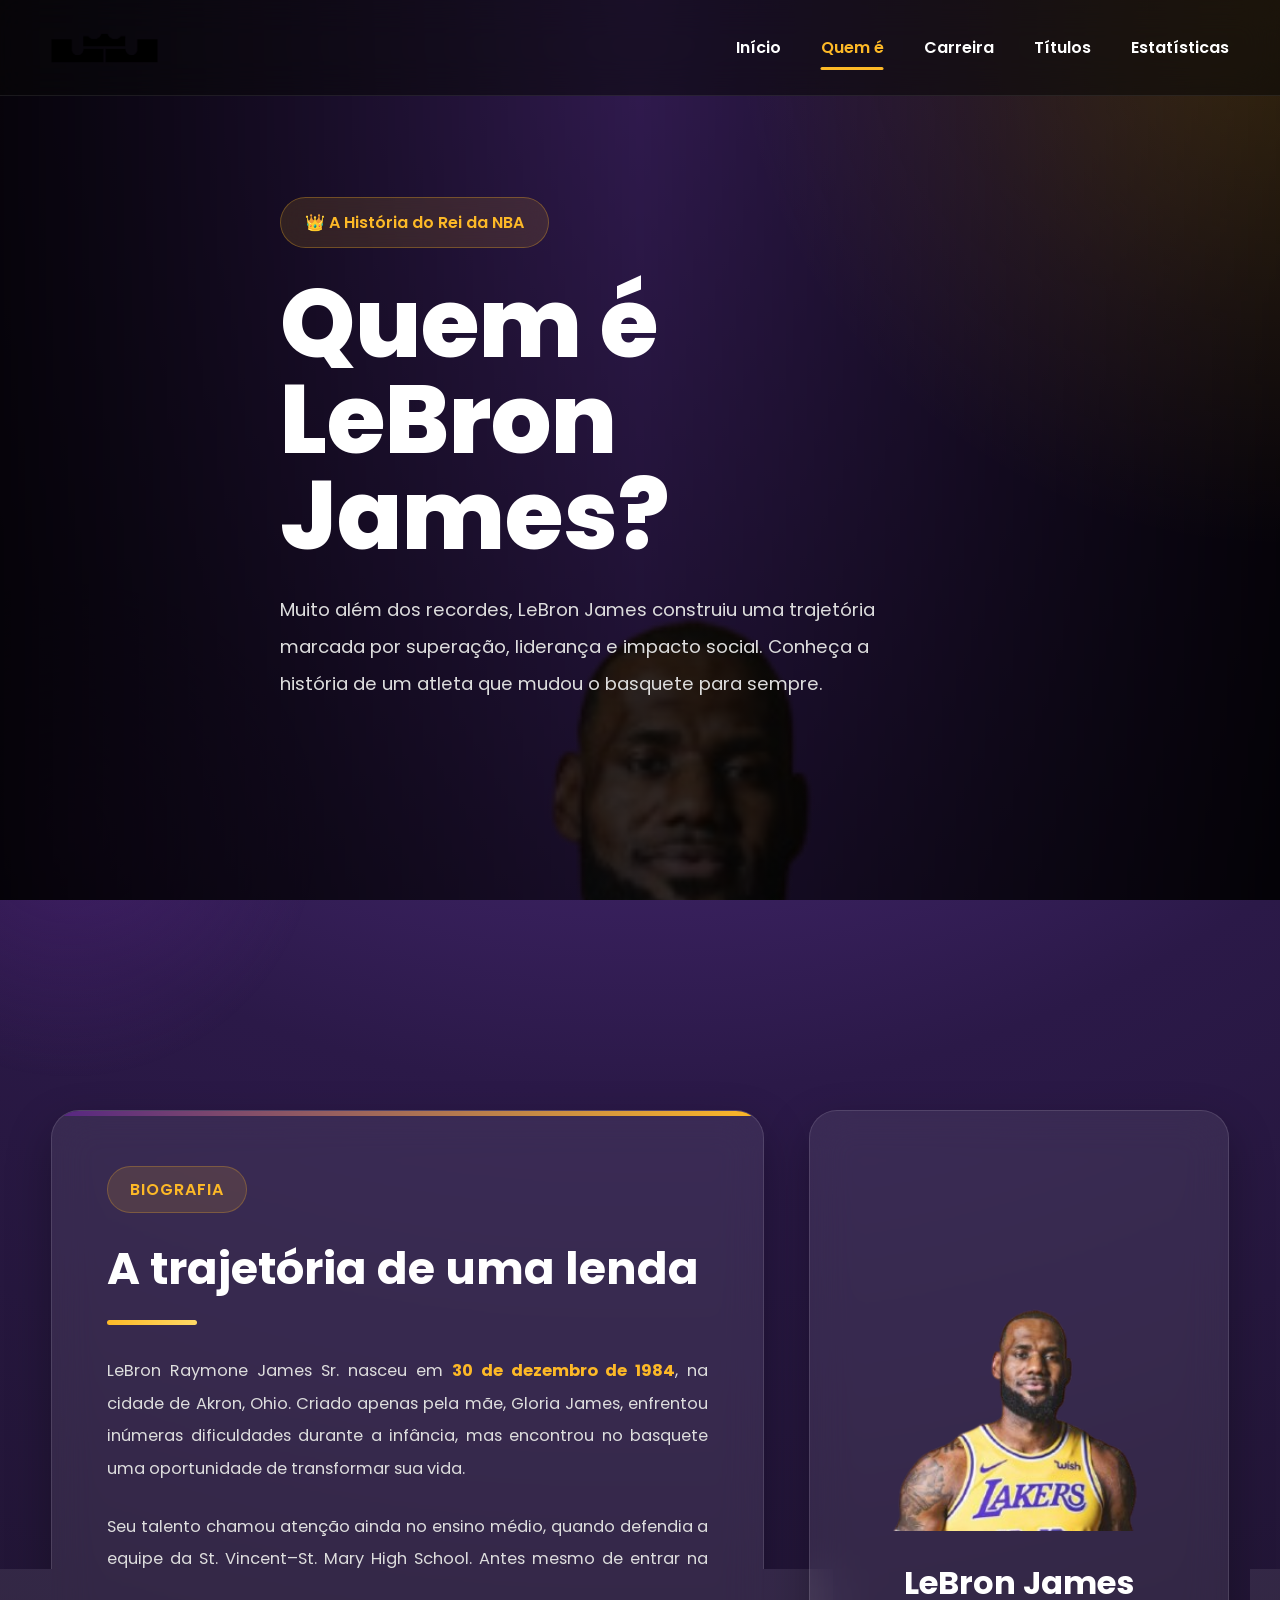
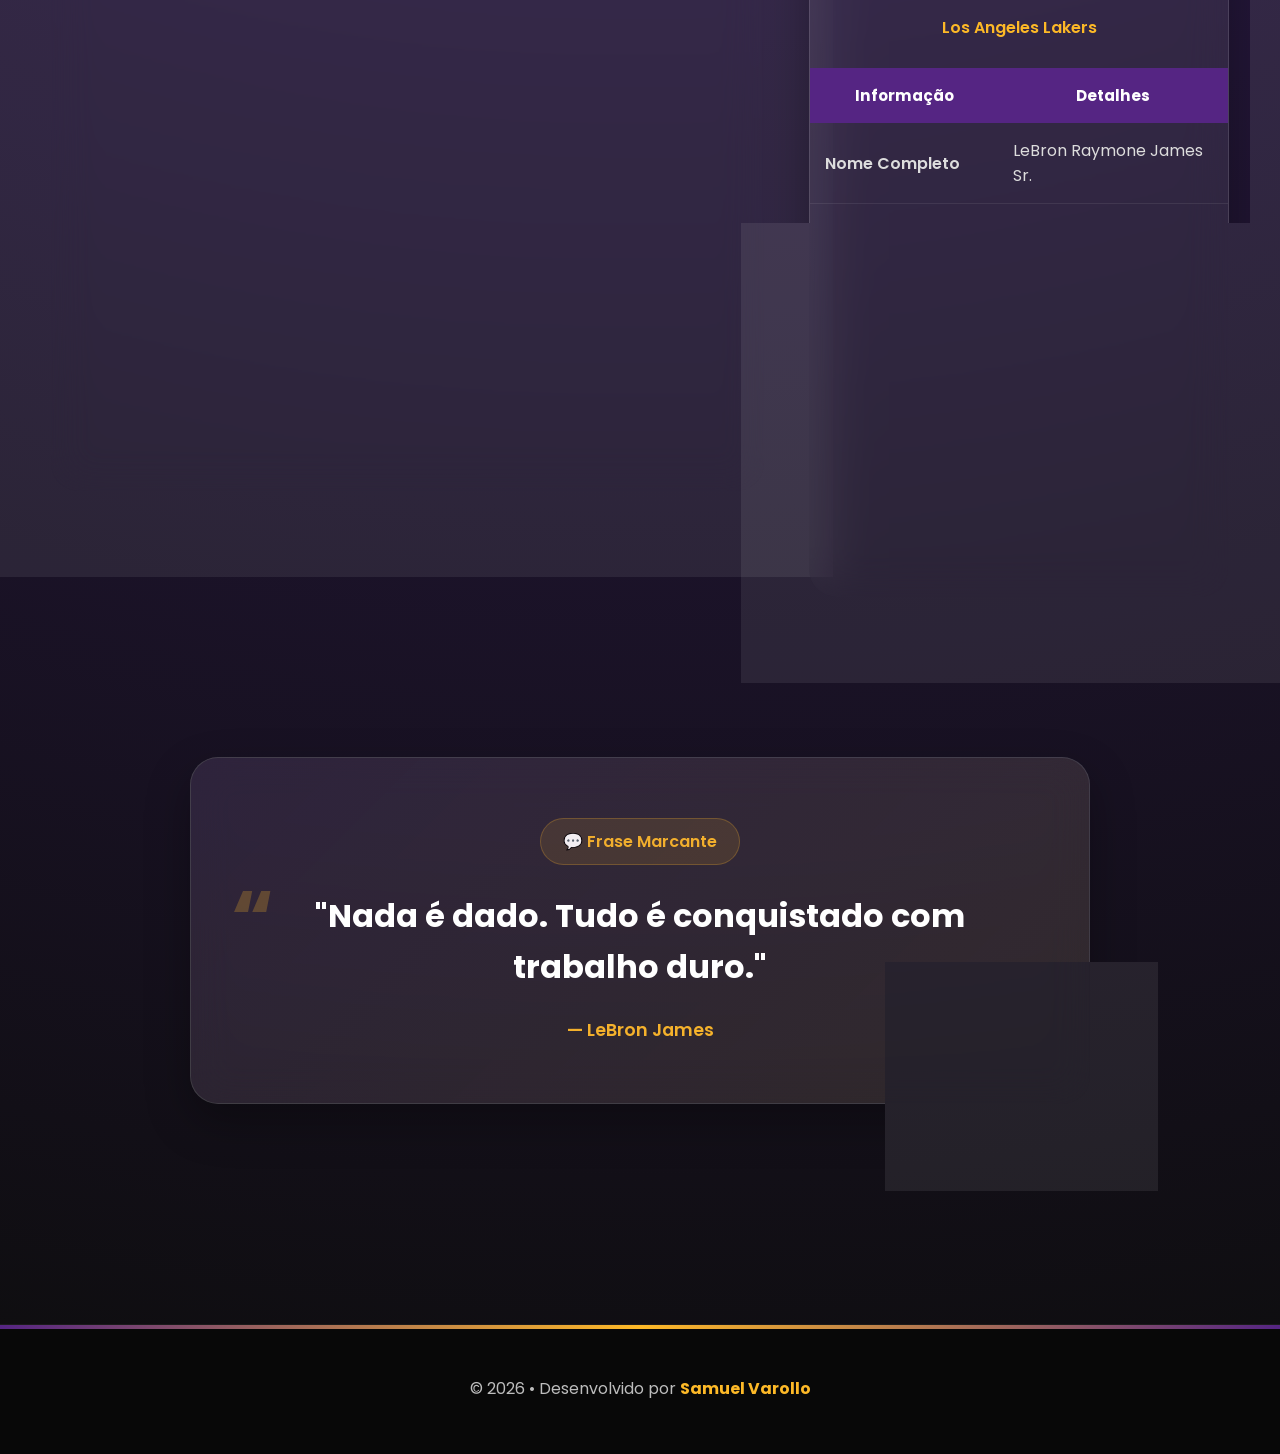
==== commit 830ef74f: "Site Final" ====
--- a/pages/biografia.html
+++ b/pages/biografia.html
@@ -23,11 +23,8 @@
     <!-- ================= HEADER ================= -->
     <header class="header">
         <div class="container-header">
-            <a href="../index.html"
-                class="logo">
-                <h1>
-                    LeBron James
-                </h1>
+            <a href="../index.html" class="logo">
+                <img src="../img/Logo.png" alt="Logo LeBron James"> 
             </a>
 
             <nav>
--- a/css/biografia.css
+++ b/css/biografia.css
@@ -68,16 +68,22 @@
     align-items:center;
 }
 
-.logo h1{
-    color:white;
-    font-size:2rem;
-    font-weight:800;
-    letter-spacing:1px;
-    transition:var(--transition);
-}
-
-.logo:hover h1{
-    color:var(--secondary);
+.logo{
+    display:flex;
+    align-items:center;
+    transition:.3s ease;
+}
+
+.logo img{
+    height:60px;
+    width:auto;
+    display:block;
+    transition:.3s ease;
+}
+
+.logo:hover img{
+    transform:scale(1.05);
+    filter:drop-shadow(0 0 12px rgba(253,185,39,.7));
 }
 
 nav{
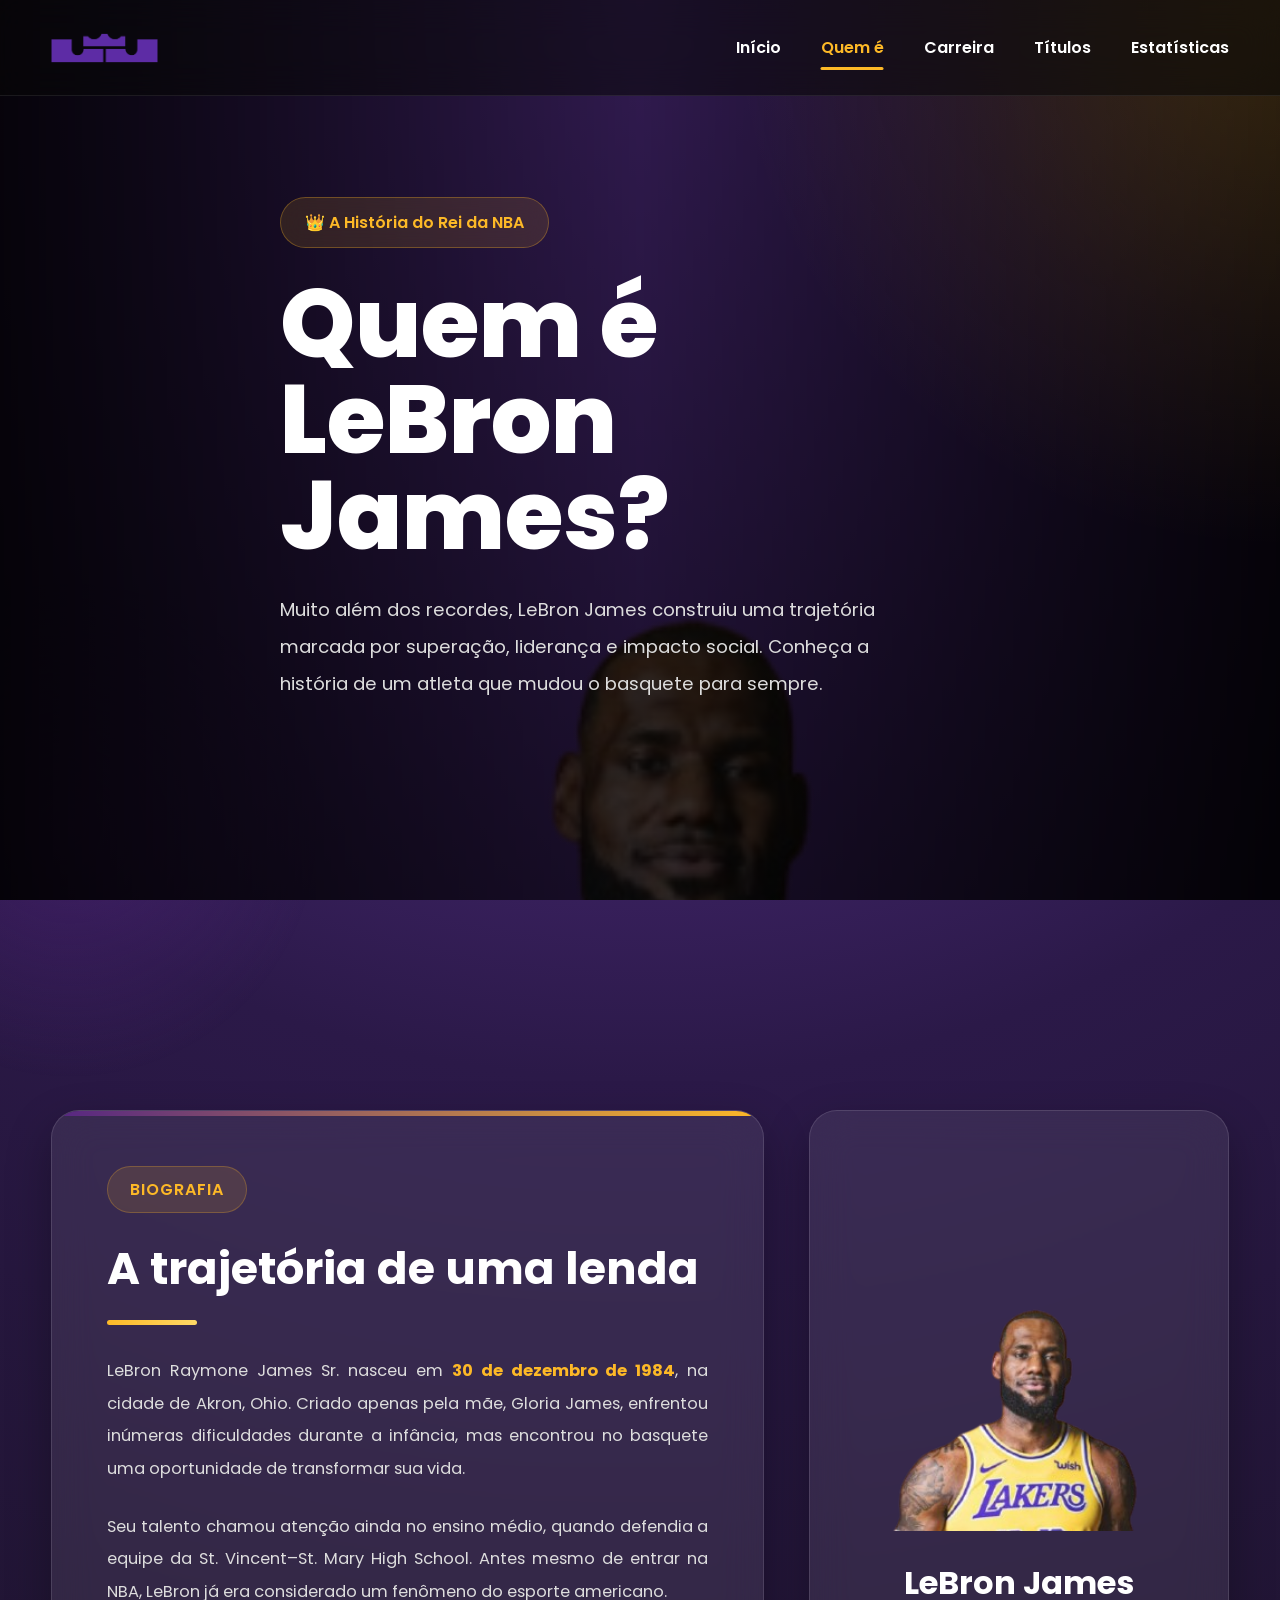
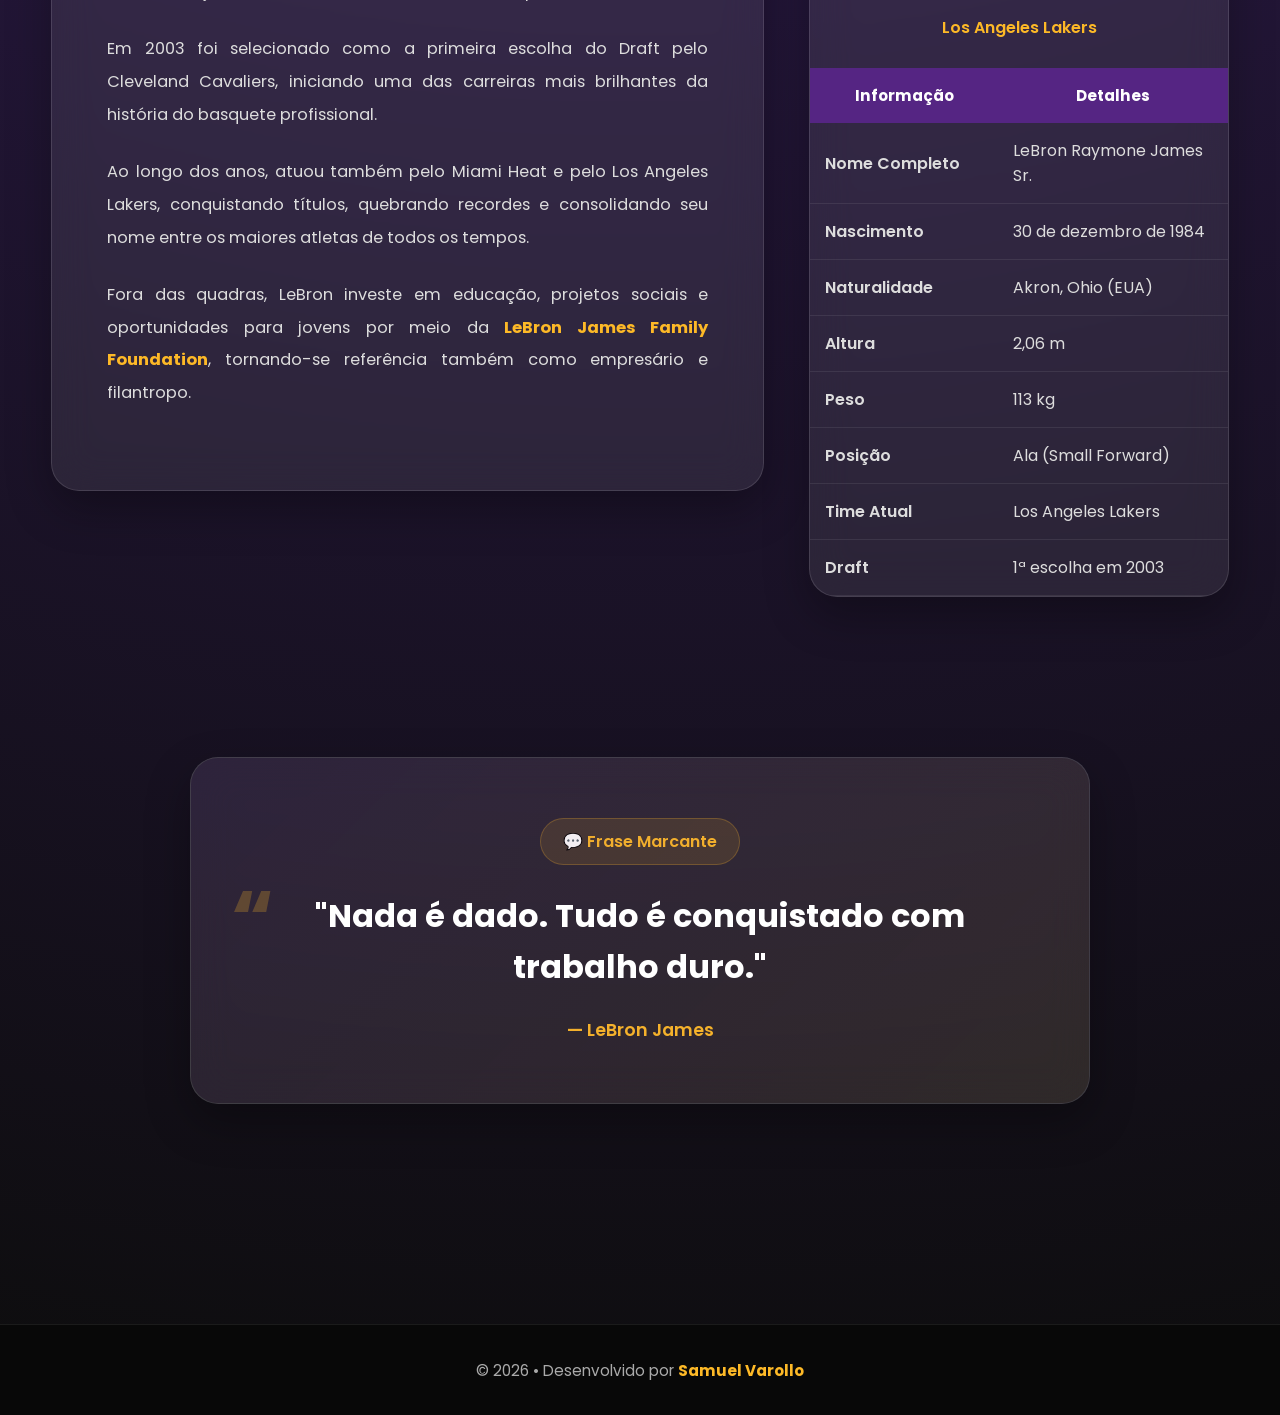
==== commit a668a735: "Site Final" ====
--- a/pages/biografia.html
+++ b/pages/biografia.html
@@ -238,12 +238,12 @@
 
     <!-- ================= FOOTER ================= -->
     <footer class="footer">
-        <div class="container">
-            <p>
-                © 2026 • Desenvolvido por
-                <strong>Samuel Varollo</strong>
-            </p>
-        </div>
+    <div class="container-footer">
+        <p>
+            © 2026 • Desenvolvido por
+            <strong>Samuel Varollo</strong>
+        </p>
+    </div>
     </footer>
 </body>
 </html>
--- a/css/biografia.css
+++ b/css/biografia.css
@@ -55,13 +55,15 @@
     top:0;
     left:0;
     width:100%;
-    z-index:999;
+    z-index:1000;
     background:rgba(8,8,8,.55);
     backdrop-filter:blur(18px);
     border-bottom:1px solid rgba(255,255,255,.08);
 }
 
 .container-header{
+    width:min(92%,1250px);
+    margin:auto;
     min-height:95px;
     display:flex;
     justify-content:space-between;
@@ -71,31 +73,33 @@
 .logo{
     display:flex;
     align-items:center;
-    transition:.3s ease;
+    flex-shrink:0;
 }
 
 .logo img{
+    display:block;
+    width:auto;
     height:60px;
-    width:auto;
-    display:block;
-    transition:.3s ease;
+    transition: transform .3s ease, filter .3s ease;
+    filter: brightness(0) saturate(100%) invert(18%) sepia(50%) saturate(4155%) hue-rotate(256deg) brightness(87%) contrast(92%);
 }
 
 .logo:hover img{
     transform:scale(1.05);
-    filter:drop-shadow(0 0 12px rgba(253,185,39,.7));
+    filter: brightness(0) saturate(100%) invert(84%) sepia(76%) saturate(3015%) hue-rotate(330deg) brightness(101%) contrast(99%) drop-shadow(0 0 12px rgba(253,185,39,.7));
 }
 
 nav{
     display:flex;
+    align-items:center;
     gap:40px;
 }
 
 nav a{
-    color:white;
+    position:relative;
+    color:#FFF;
     font-weight:600;
-    position:relative;
-    transition:.35s;
+    transition:color .3s;
 }
 
 nav a::after{
@@ -105,20 +109,23 @@
     bottom:-10px;
     width:0;
     height:3px;
+    transform:translateX(-50%);
+    border-radius:50px;
     background:var(--secondary);
-    transform:translateX(-50%);
-    transition:.35s;
-    border-radius:50px;
-}
-
-nav a:hover,
-nav a.ativo{
+    transition:width .35s ease;
+}
+
+nav a:hover{
     color:var(--secondary);
 }
 
 nav a:hover::after,
 nav a.ativo::after{
     width:100%;
+}
+
+nav a.ativo{
+    color:var(--secondary);
 }
 
 /*HERO*/
@@ -482,38 +489,29 @@
 
 /*FOOTER*/
 .footer{
-    position:relative;
     margin-top:100px;
     background:#080808;
     border-top:1px solid rgba(255,255,255,.08);
-    overflow:hidden;
-}
-
-.footer::before{
-    content:"";
-    position:absolute;
-    top:0;
-    left:0;
-    width:100%;
-    height:4px;
-    background:linear-gradient(90deg, var(--primary), var(--secondary), var(--primary));
-}
-
-.footer .container{
+}
+
+.container-footer{
     width:min(92%,1250px);
     margin:auto;
-    padding:50px 0;
+    min-height:90px;
+    display:flex;
+    justify-content:center;
+    align-items:center;
+}
+
+.footer p{
+    color:#AAA;
+    font-size:.95rem;
     text-align:center;
 }
 
-.footer p{
-    color:#bdbdbd;
-    font-size:1rem;
-    line-height:1.8;
-}
-
 .footer strong{
     color:var(--secondary);
+    font-weight:700;
 }
 
 /*RESPONSIVIDADE*/
@@ -529,17 +527,26 @@
     }
 }
 
-@media(max-width:900px){
+@media(max-width:992px){
+    .header{
+        position:relative;
+    }
+
     .container-header{
+        min-height:auto;
         flex-direction:column;
         justify-content:center;
-        gap:20px;
-        padding:20px 0;
+        gap:18px;
+        padding:18px 0;
+    }
+
+    .logo img{
+        height:55px;
     }
 
     nav{
+        justify-content:center;
         flex-wrap:wrap;
-        justify-content:center;
         gap:18px;
     }
 
@@ -607,6 +614,18 @@
 
     .quote-card blockquote{
         font-size:1.6rem;
+    }
+
+    .footer{
+        margin-top:80px;
+    }
+
+    .container-footer{
+        min-height:80px;
+    }
+
+    .footer p{
+        font-size:.9rem;
     }
 }
 
@@ -652,7 +671,19 @@
     }
 }
 
-@media(max-width:430px){
+@media(max-width:480px){
+    .logo img{
+        height:44px;
+    }
+
+    nav{
+        gap:12px;
+    }
+
+    nav a{
+        font-size:.88rem;
+    }
+
     .hero-content h2{
         font-size:2.1rem;
     }
@@ -681,24 +712,44 @@
     .quote-card p{
         font-size:1rem;
     }
+
+    .footer{
+        margin-top:70px;
+    }
+
+    .container-footer{
+        min-height:75px;
+        padding:0 15px;
+    }
+
+    .footer p{
+        font-size:.85rem;
+        line-height:1.6;
+    }
 }
 
 /*SCROLLBAR*/
 ::-webkit-scrollbar{
     width:12px;
+    height:12px;
 }
 
 ::-webkit-scrollbar-track{
-    background:#111;
+    background:#0D0D0D;
 }
 
 ::-webkit-scrollbar-thumb{
     background:linear-gradient(180deg, var(--primary), var(--secondary));
     border-radius:50px;
+    border:2px solid #0D0D0D;
 }
 
 ::-webkit-scrollbar-thumb:hover{
-    background:var(--secondary);
+    background:linear-gradient(180deg, #6B35A8, #FFD44A);
+}
+
+::-webkit-scrollbar-corner{
+    background:#0D0D0D;
 }
 
 /*SELECTION*/
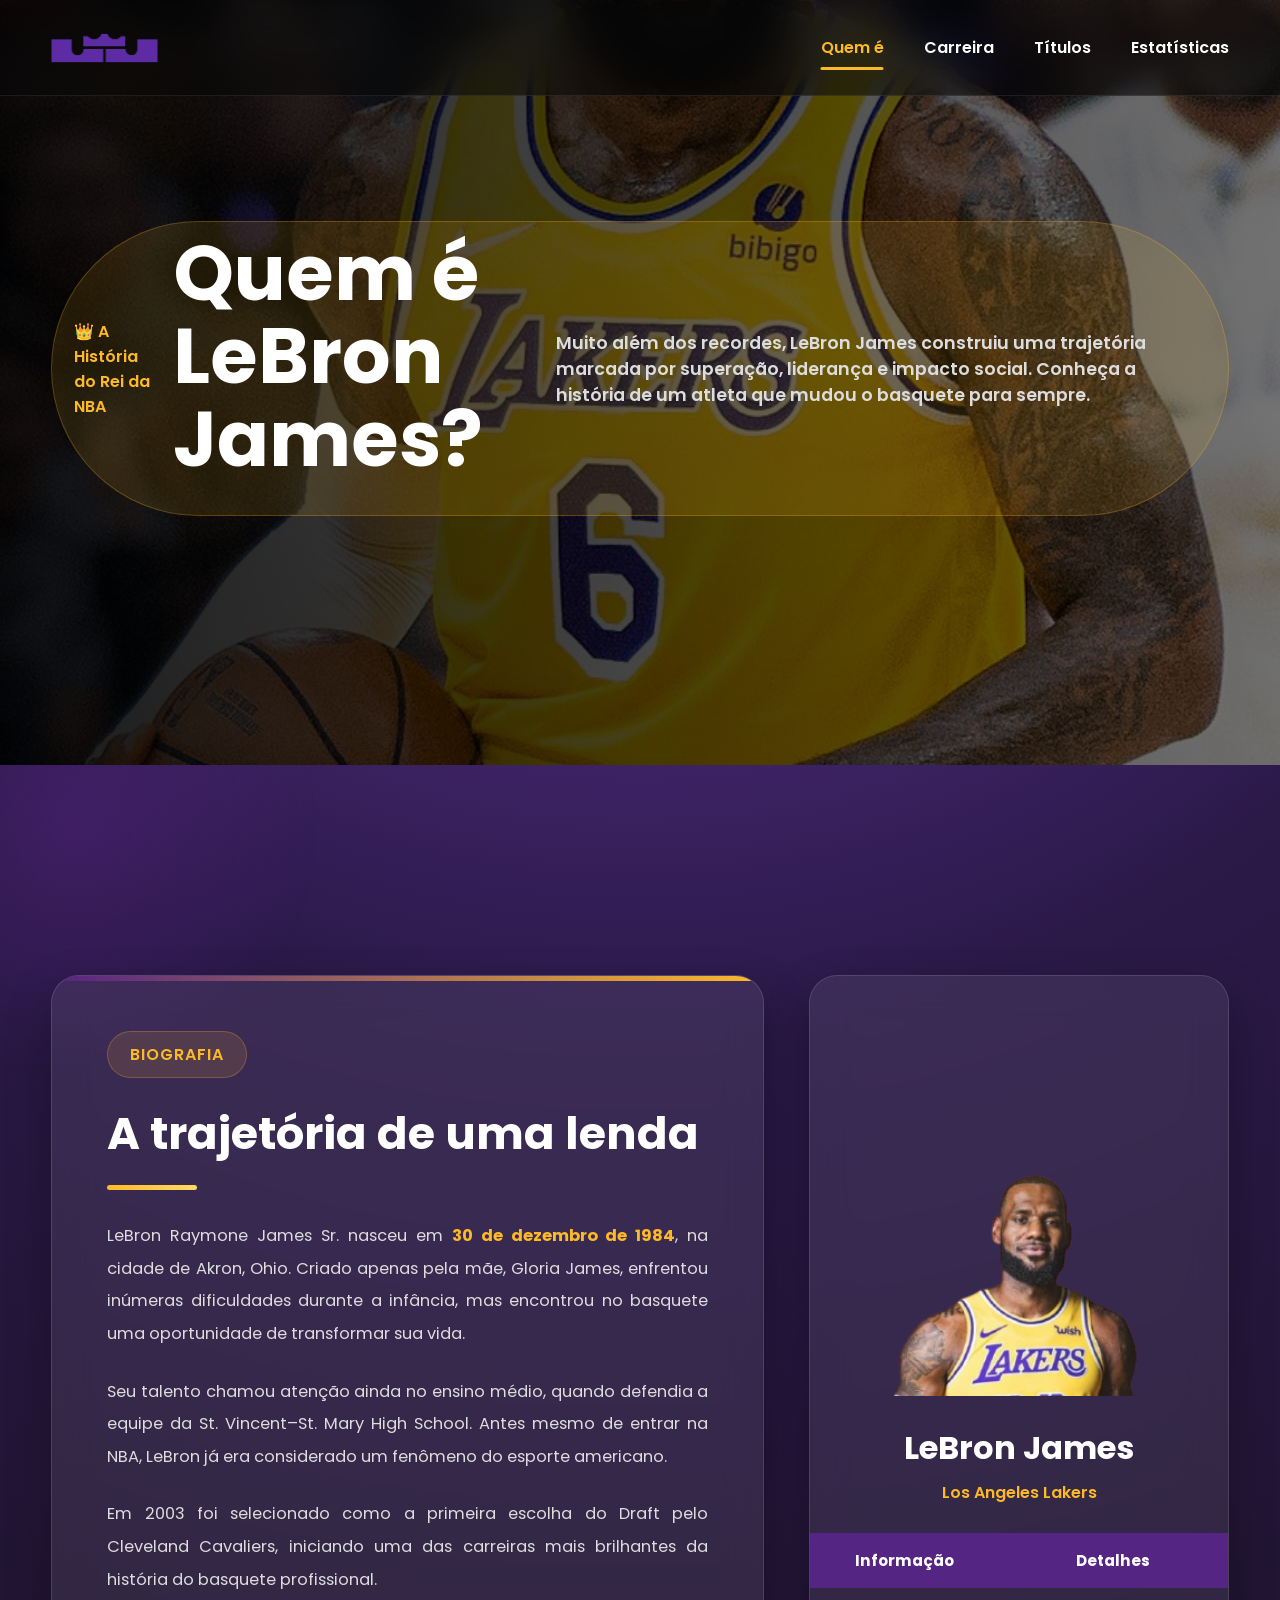
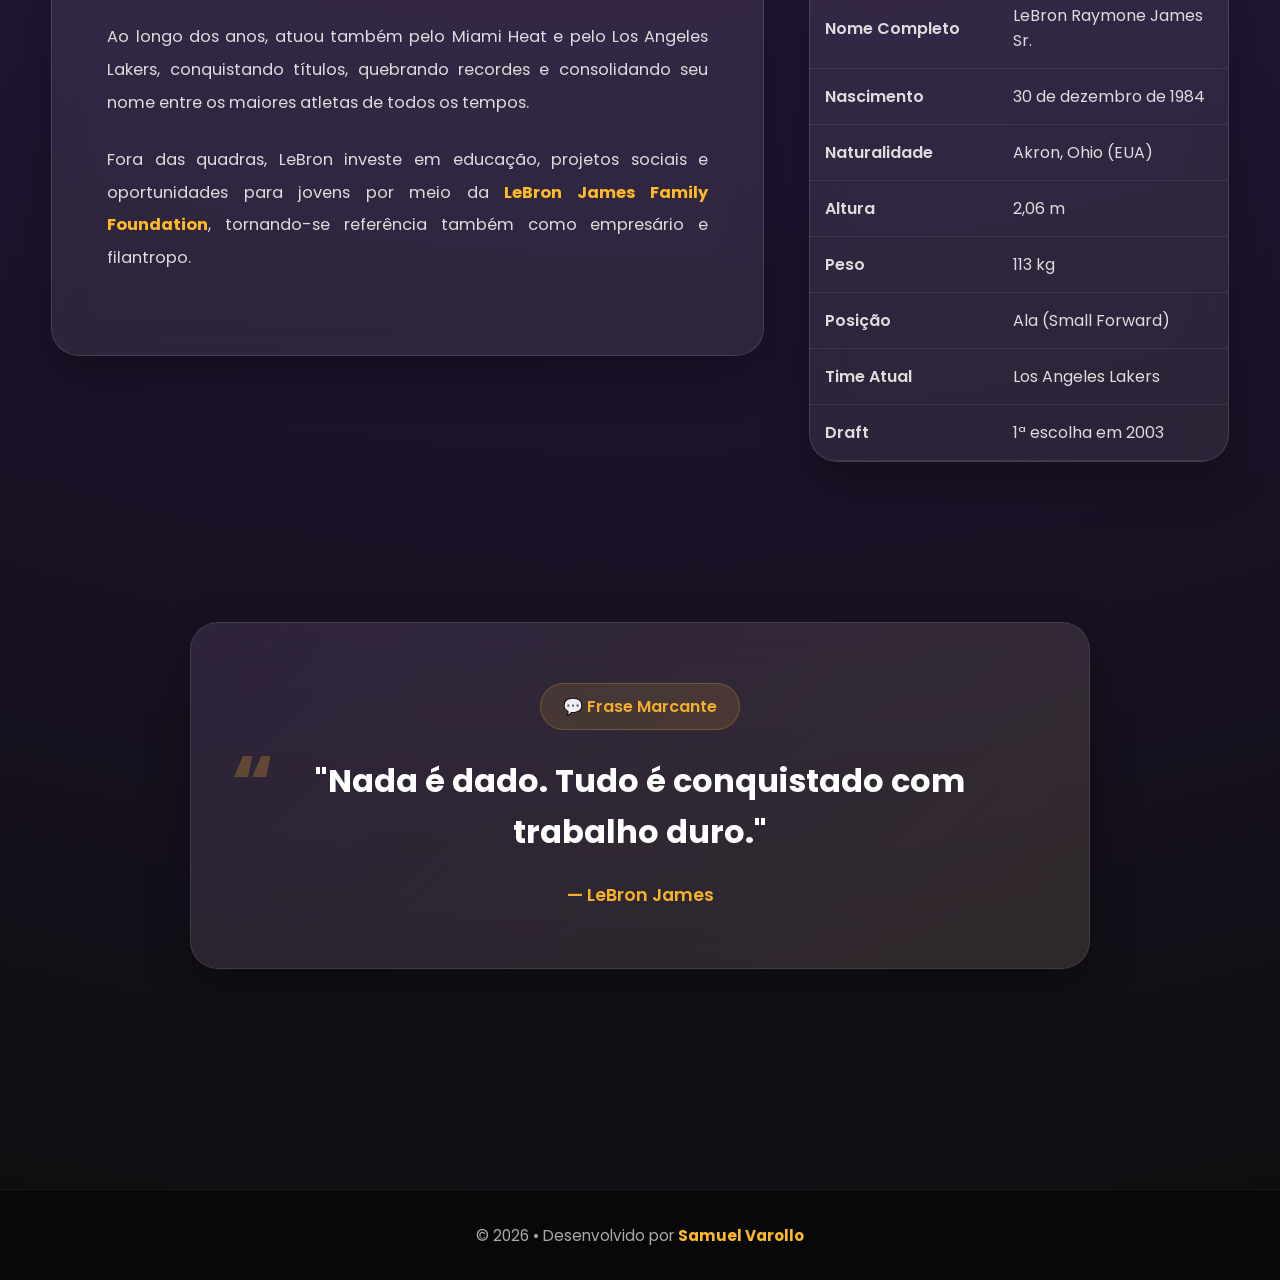
==== commit 9223e6ca: "Site Final" ====
--- a/pages/biografia.html
+++ b/pages/biografia.html
@@ -28,10 +28,6 @@
             </a>
 
             <nav>
-                <a href="../index.html">
-                    Início
-                </a>
-
                 <a href="biografia.html"
                     class="ativo">
                     Quem é
@@ -53,9 +49,11 @@
     </header>
 
     <!-- ================= HERO ================= -->
-    <section class="hero-biografia">
-        <div class="hero-overlay"></div>
-        <div class="hero-content">
+    <section class="hero">
+    <div class="hero-overlay"></div>
+
+    <div class="container hero-content">
+        <span class="hero-tag">
             <span>
                 👑 A História do Rei da NBA
             </span>
--- a/css/biografia.css
+++ b/css/biografia.css
@@ -129,72 +129,55 @@
 }
 
 /*HERO*/
-.hero-biografia{
+.hero{
     position:relative;
     display:flex;
     align-items:center;
-    min-height:100vh;
-    overflow:hidden;
-}
-
-.hero-biografia::before{
-    content:"";
-    position:absolute;
-    inset:0;
-    background: url("../img/Lebron.png") center top/cover;
-    transform:scale(1.05);
-    filter:brightness(.45);
-}
-
-.hero-biografia::after{
-    content:"";
-    position:absolute;
-    inset:0;
-    background:linear-gradient(90deg, rgba(0,0,0,.90), rgba(0,0,0,.55), rgba(0,0,0,.90));
+    min-height:85vh;
+    background-position:center;
+    background-size:cover;
+    background-repeat:no-repeat;
+    background-image: url(../img/Lebron-James.jpg);
 }
 
 .hero-overlay{
     position:absolute;
     inset:0;
-    background: radial-gradient(circle at top right, rgba(253,185,39,.18), transparent 35%);
-    z-index:1;
+    background:linear-gradient(90deg, rgba(0,0,0,.90), rgba(0,0,0,.55));
 }
 
 .hero-content{
     position:relative;
-    z-index:5;
+    z-index:2;
     width:min(92%,1250px);
     margin:auto;
-    max-width:720px;
-}
-
-.hero-content span{
+}
+
+.hero-tag{
     display:inline-flex;
     align-items:center;
     gap:10px;
-    padding:12px 24px;
+    padding:10px 22px;
     border-radius:999px;
+    background:rgba(253,185,39,.12);
+    border:1px solid rgba(253,185,39,.25);
+    color:var(--secondary);
+    font-weight:600;
     margin-bottom:28px;
-    color:var(--secondary);
-    background:rgba(253,185,39,.12);
-    border:1px solid rgba(253,185,39,.30);
-    backdrop-filter:blur(12px);
-    font-weight:600;
 }
 
 .hero-content h2{
-    font-size:clamp(3.4rem,8vw,6rem);
-    font-weight:800;
-    line-height:1;
-    margin-bottom:28px;
+    max-width:750px;
     color:white;
+    font-size:clamp(2.8rem,6vw,5rem);
+    line-height:1.08;
+    margin-bottom:24px;
 }
 
 .hero-content p{
     max-width:650px;
-    color:#dddddd;
-    font-size:1.15rem;
-    line-height:2;
+    color:#DDD;
+    font-size:1.1rem;
 }
 
 /*ANIMAÇÕES HERO*/
@@ -550,8 +533,8 @@
         gap:18px;
     }
 
-    .hero-biografia{
-        min-height:85vh;
+    .hero{
+        min-height:75vh;
     }
 
     .hero-content{
@@ -580,8 +563,16 @@
         font-size:.9rem;
     }
 
+    .hero{
+        min-height:65vh;
+    }
+
+    .hero-tag{
+        font-size:.9rem;
+    }
+
     .hero-content h2{
-        font-size:3rem;
+        font-size:2.5rem;
     }
 
     .hero-content p{
@@ -684,8 +675,21 @@
         font-size:.88rem;
     }
 
+    .hero{
+        min-height:60vh;
+    }
+
+    .hero-tag{
+        padding:8px 18px;
+        font-size:.8rem;
+    }
+
     .hero-content h2{
-        font-size:2.1rem;
+        font-size:2rem;
+    }
+
+    .hero-content p{
+        font-size:.9rem;
     }
 
     .texto h2{
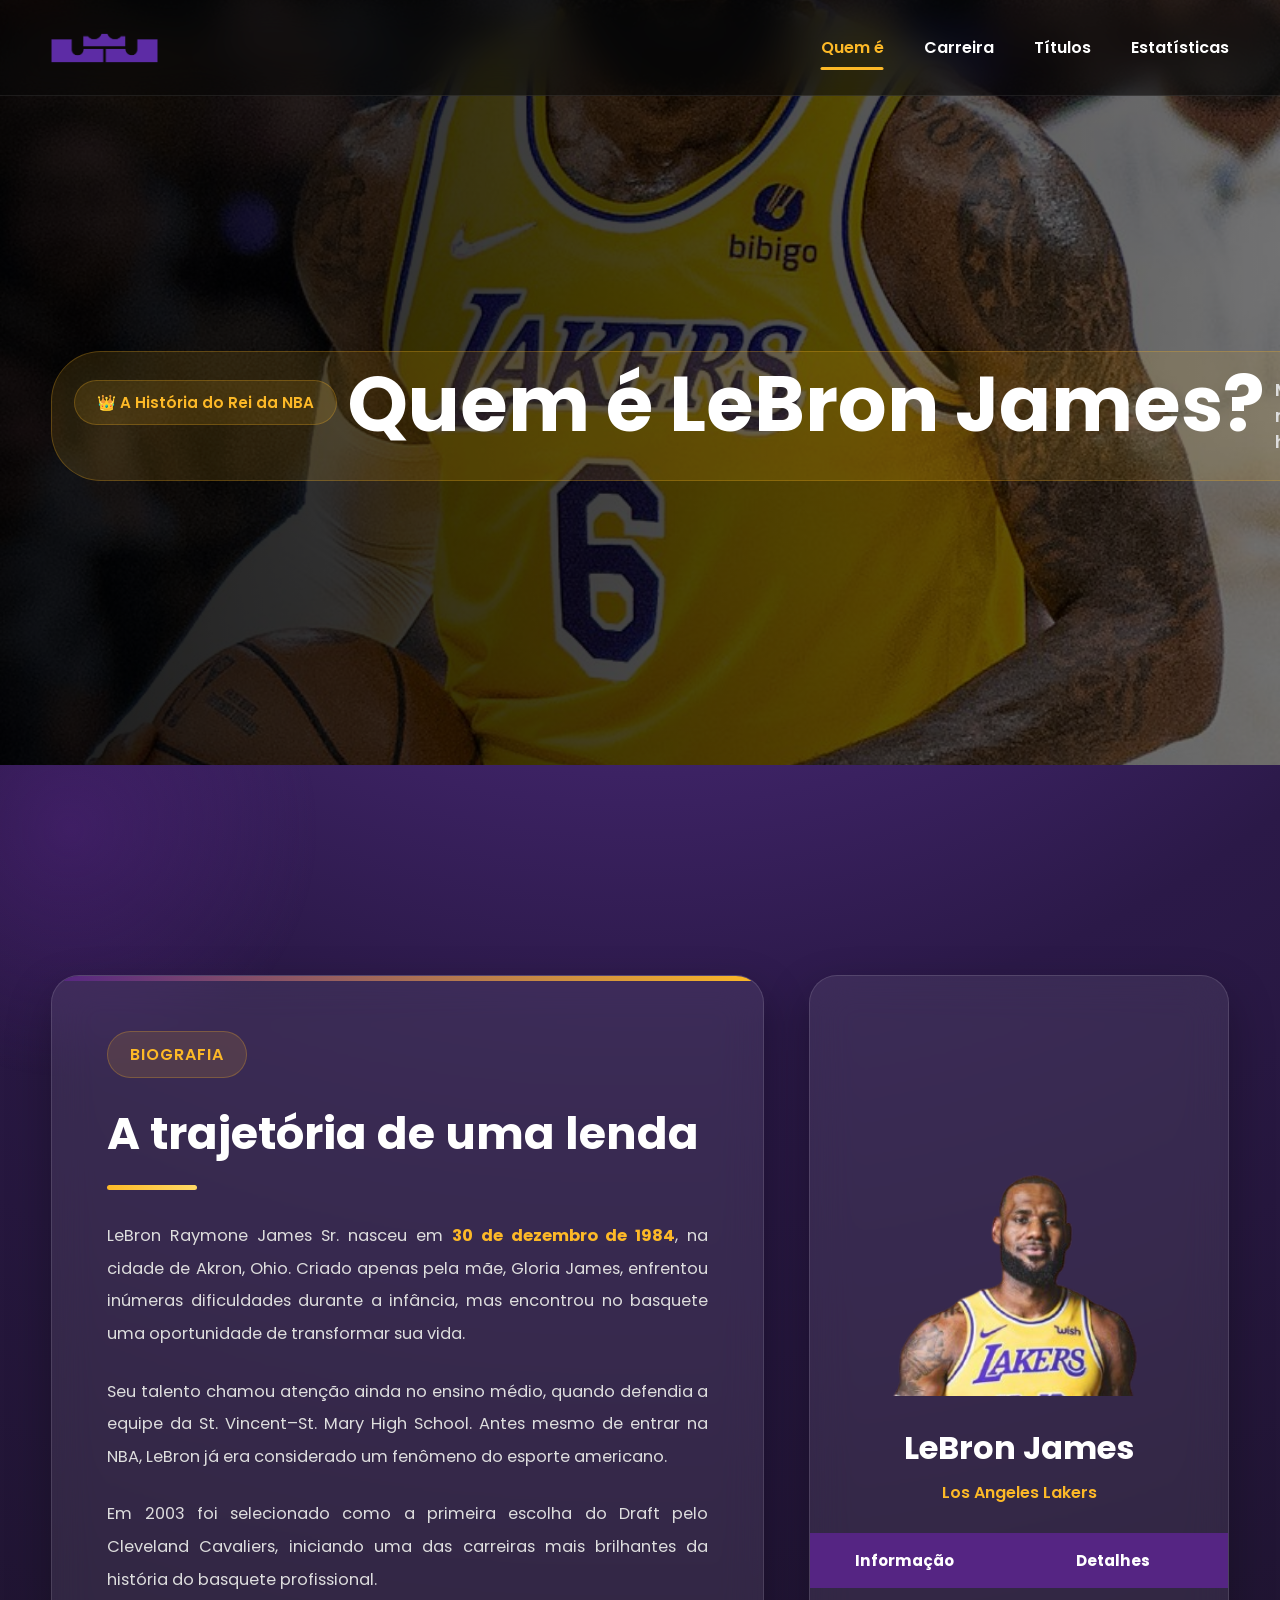
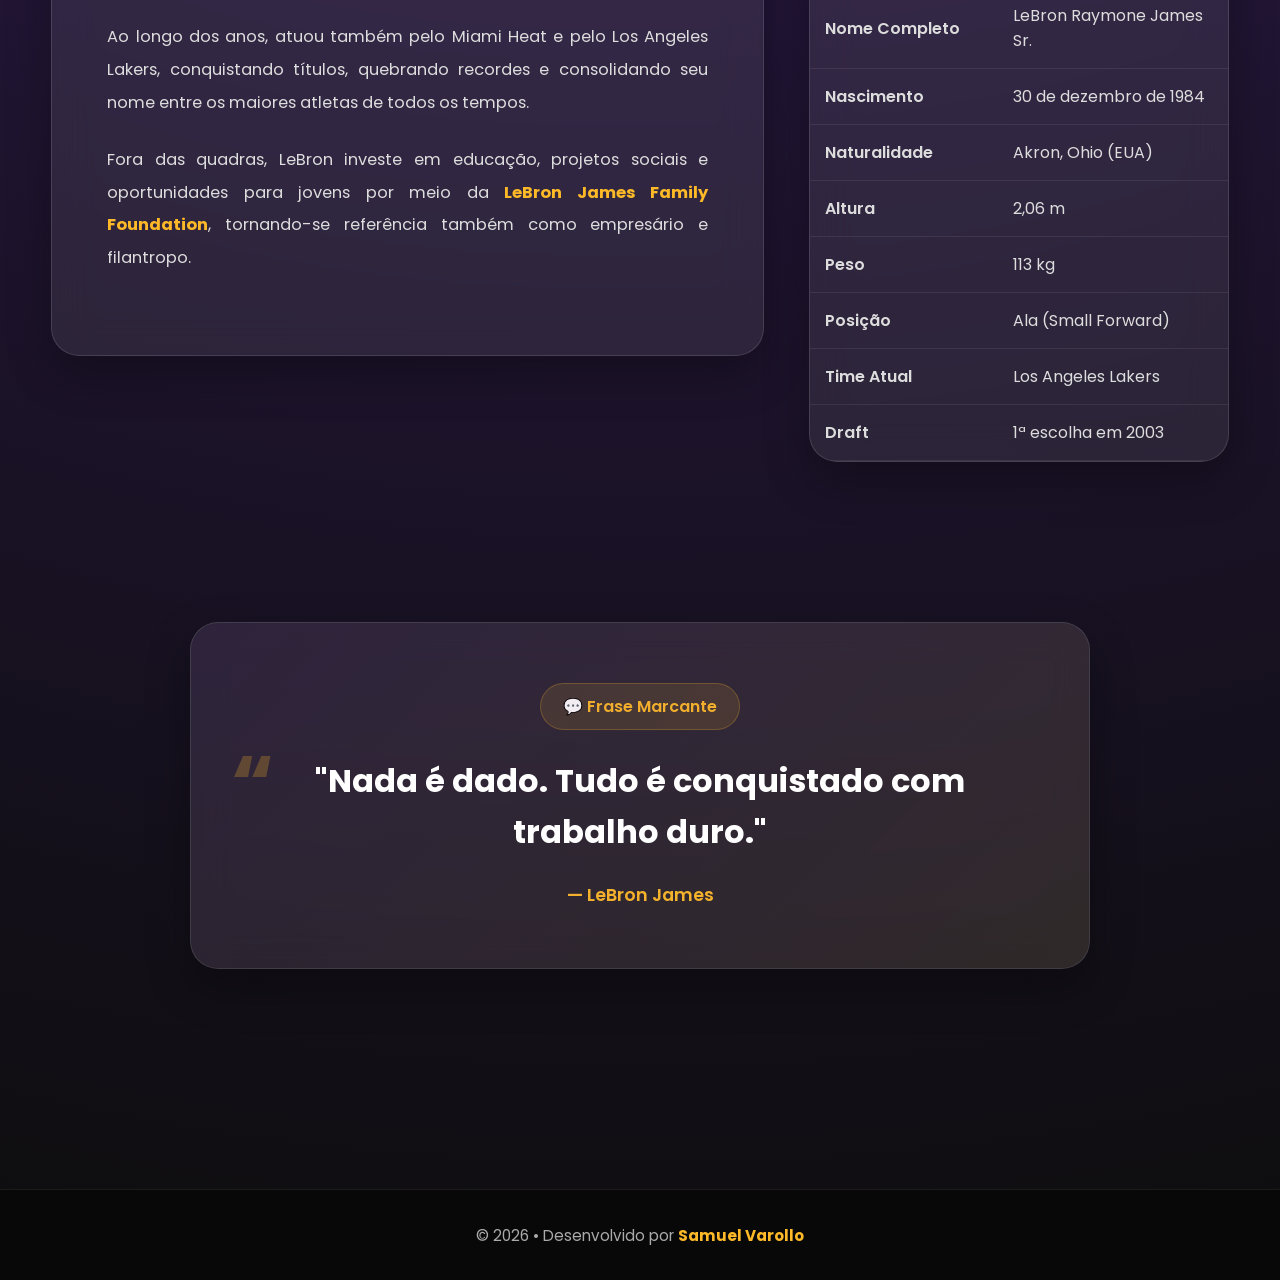
==== commit 68dce201: "Site Final" ====
--- a/pages/biografia.html
+++ b/pages/biografia.html
@@ -1,35 +1,30 @@
 <!DOCTYPE html>
 <html lang="pt-BR">
+
 <head>
     <meta charset="UTF-8">
     <meta name="viewport" content="width=device-width, initial-scale=1.0">
     <title>Quem é LeBron James | Biografia</title>
     <meta name="description"
         content="Conheça a história de LeBron James, sua infância, carreira, conquistas e legado dentro e fora das quadras.">
-    <link rel="shortcut icon"
-        href="../img/lebron.ico"
-        type="image/x-icon">
-    <link rel="preconnect"
-        href="https://fonts.googleapis.com">
-    <link rel="preconnect"
-        href="https://fonts.gstatic.com"
-        crossorigin>
+    <link rel="shortcut icon" href="../img/lebron.ico" type="image/x-icon">
+    <link rel="preconnect" href="https://fonts.googleapis.com">
+    <link rel="preconnect" href="https://fonts.gstatic.com" crossorigin>
     <link href="https://fonts.googleapis.com/css2?family=Poppins:wght@300;400;500;600;700;800&display=swap"
         rel="stylesheet">
-    <link rel="stylesheet"
-        href="../css/biografia.css">
+    <link rel="stylesheet" href="../css/biografia.css">
 </head>
+
 <body>
     <!-- ================= HEADER ================= -->
     <header class="header">
         <div class="container-header">
             <a href="../index.html" class="logo">
-                <img src="../img/Logo.png" alt="Logo LeBron James"> 
+                <img src="../img/Logo.png" alt="Logo LeBron James">
             </a>
 
             <nav>
-                <a href="biografia.html"
-                    class="ativo">
+                <a href="biografia.html" class="ativo">
                     Quem é
                 </a>
 
@@ -50,21 +45,21 @@
 
     <!-- ================= HERO ================= -->
     <section class="hero">
-    <div class="hero-overlay"></div>
-
-    <div class="container hero-content">
-        <span class="hero-tag">
-            <span>
-                👑 A História do Rei da NBA
-            </span>
-            <h2>
-                Quem é LeBron James?
-            </h2>
-            <p>
-                Muito além dos recordes, LeBron James construiu uma trajetória
-                marcada por superação, liderança e impacto social. Conheça a
-                história de um atleta que mudou o basquete para sempre.
-            </p>
+        <div class="hero-overlay"></div>
+
+        <div class="container hero-content">
+            <span class="hero-tag">
+                <span>
+                    👑 A História do Rei da NBA
+                </span>
+                <h2>
+                    Quem é LeBron James?
+                </h2>
+                <p>
+                    Muito além dos recordes, LeBron James construiu uma trajetória
+                    marcada por superação, liderança e impacto social. Conheça a
+                    história de um atleta que mudou o basquete para sempre.
+                </p>
         </div>
     </section>
     <main>
@@ -120,8 +115,7 @@
                 <!-- ================= PERFIL ================= -->
                 <aside class="informacoes">
                     <div class="perfil-card">
-                        <img src="../img/Lebron.png"
-                            alt="LeBron James">
+                        <img src="../img/Lebron.png" alt="LeBron James">
                         <div class="perfil-info">
                             <h3>
                                 LeBron James
@@ -236,12 +230,13 @@
 
     <!-- ================= FOOTER ================= -->
     <footer class="footer">
-    <div class="container-footer">
-        <p>
-            © 2026 • Desenvolvido por
-            <strong>Samuel Varollo</strong>
-        </p>
-    </div>
+        <div class="container-footer">
+            <p>
+                © 2026 • Desenvolvido por
+                <strong>Samuel Varollo</strong>
+            </p>
+        </div>
     </footer>
 </body>
+
 </html>
--- a/css/biografia.css
+++ b/css/biografia.css
@@ -1,781 +1,819 @@
 /*RESET*/
 @import url('https://fonts.googleapis.com/css2?family=Poppins:wght@300;400;500;600;700;800&display=swap');
 
-*{
-    margin:0;
-    padding:0;
-    box-sizing:border-box;
-}
-
-html{
-    scroll-behavior:smooth;
-}
-
-body{
-    font-family:'Poppins',sans-serif;
-    color:#fff;
-    overflow-x:hidden;
+* {
+    margin: 0;
+    padding: 0;
+    box-sizing: border-box;
+}
+
+html {
+    scroll-behavior: smooth;
+}
+
+body {
+    font-family: 'Poppins', sans-serif;
+    color: #fff;
+    overflow-x: hidden;
     background:
-    radial-gradient(circle at top,#6f3db4 0%,#2b1948 35%,#0d0d0d 100%);
-    min-height:100vh;
-}
-
-img{
-    display:block;
-    width:100%;
-}
-
-a{
-    text-decoration:none;
-}
-
-:root{
-    --primary:#552583;
-    --secondary:#FDB927;
-    --white:#ffffff;
-    --text:#d8d8d8;
-    --glass:rgba(255,255,255,.08);
-    --border:rgba(255,255,255,.12);
-    --shadow:0 18px 45px rgba(0,0,0,.30);
-    --radius:24px;
-    --transition:.35s ease;
-    --max-width:1250px;
+        radial-gradient(circle at top, #6f3db4 0%, #2b1948 35%, #0d0d0d 100%);
+    min-height: 100vh;
+}
+
+img {
+    display: block;
+    width: 100%;
+}
+
+a {
+    text-decoration: none;
+}
+
+:root {
+    --primary: #552583;
+    --secondary: #FDB927;
+    --white: #ffffff;
+    --text: #d8d8d8;
+    --glass: rgba(255, 255, 255, .08);
+    --border: rgba(255, 255, 255, .12);
+    --shadow: 0 18px 45px rgba(0, 0, 0, .30);
+    --radius: 24px;
+    --transition: .35s ease;
+    --max-width: 1250px;
 }
 
 /*CONTAINERS*/
 .container,
-.container-header{
-    width:min(92%,1250px);
-    margin:auto;
+.container-header {
+    width: min(92%, 1250px);
+    margin: auto;
 }
 
 /*HEADER*/
-.header{
-    position:fixed;
-    top:0;
-    left:0;
-    width:100%;
-    z-index:1000;
-    background:rgba(8,8,8,.55);
-    backdrop-filter:blur(18px);
-    border-bottom:1px solid rgba(255,255,255,.08);
-}
-
-.container-header{
-    width:min(92%,1250px);
-    margin:auto;
-    min-height:95px;
-    display:flex;
-    justify-content:space-between;
-    align-items:center;
-}
-
-.logo{
-    display:flex;
-    align-items:center;
-    flex-shrink:0;
-}
-
-.logo img{
-    display:block;
-    width:auto;
-    height:60px;
+.header {
+    position: fixed;
+    top: 0;
+    left: 0;
+    width: 100%;
+    z-index: 1000;
+    background: rgba(8, 8, 8, .55);
+    backdrop-filter: blur(18px);
+    border-bottom: 1px solid rgba(255, 255, 255, .08);
+}
+
+.container-header {
+    width: min(92%, 1250px);
+    margin: auto;
+    min-height: 95px;
+    display: flex;
+    justify-content: space-between;
+    align-items: center;
+}
+
+.logo {
+    display: flex;
+    align-items: center;
+    flex-shrink: 0;
+}
+
+.logo img {
+    display: block;
+    width: auto;
+    height: 60px;
     transition: transform .3s ease, filter .3s ease;
     filter: brightness(0) saturate(100%) invert(18%) sepia(50%) saturate(4155%) hue-rotate(256deg) brightness(87%) contrast(92%);
 }
 
-.logo:hover img{
-    transform:scale(1.05);
-    filter: brightness(0) saturate(100%) invert(84%) sepia(76%) saturate(3015%) hue-rotate(330deg) brightness(101%) contrast(99%) drop-shadow(0 0 12px rgba(253,185,39,.7));
-}
-
-nav{
-    display:flex;
-    align-items:center;
-    gap:40px;
-}
-
-nav a{
-    position:relative;
-    color:#FFF;
-    font-weight:600;
-    transition:color .3s;
-}
-
-nav a::after{
-    content:"";
-    position:absolute;
-    left:50%;
-    bottom:-10px;
-    width:0;
-    height:3px;
-    transform:translateX(-50%);
-    border-radius:50px;
-    background:var(--secondary);
-    transition:width .35s ease;
-}
-
-nav a:hover{
-    color:var(--secondary);
+.logo:hover img {
+    transform: scale(1.05);
+    filter: brightness(0) saturate(100%) invert(84%) sepia(76%) saturate(3015%) hue-rotate(330deg) brightness(101%) contrast(99%) drop-shadow(0 0 12px rgba(253, 185, 39, .7));
+}
+
+nav {
+    display: flex;
+    align-items: center;
+    gap: 40px;
+}
+
+nav a {
+    position: relative;
+    color: #FFF;
+    font-weight: 600;
+    transition: color .3s;
+}
+
+nav a::after {
+    content: "";
+    position: absolute;
+    left: 50%;
+    bottom: -10px;
+    width: 0;
+    height: 3px;
+    transform: translateX(-50%);
+    border-radius: 50px;
+    background: var(--secondary);
+    transition: width .35s ease;
+}
+
+nav a:hover {
+    color: var(--secondary);
 }
 
 nav a:hover::after,
-nav a.ativo::after{
-    width:100%;
-}
-
-nav a.ativo{
-    color:var(--secondary);
+nav a.ativo::after {
+    width: 100%;
+}
+
+nav a.ativo {
+    color: var(--secondary);
 }
 
 /*HERO*/
-.hero{
-    position:relative;
-    display:flex;
-    align-items:center;
-    min-height:85vh;
-    background-position:center;
-    background-size:cover;
-    background-repeat:no-repeat;
+.hero {
+    position: relative;
+    display: flex;
+    align-items: center;
+    min-height: 85vh;
+    background-position: center;
+    background-size: cover;
+    background-repeat: no-repeat;
     background-image: url(../img/Lebron-James.jpg);
 }
 
-.hero-overlay{
-    position:absolute;
-    inset:0;
-    background:linear-gradient(90deg, rgba(0,0,0,.90), rgba(0,0,0,.55));
-}
-
-.hero-content{
-    position:relative;
-    z-index:2;
-    width:min(92%,1250px);
-    margin:auto;
-}
-
-.hero-tag{
-    display:inline-flex;
-    align-items:center;
-    gap:10px;
-    padding:10px 22px;
-    border-radius:999px;
-    background:rgba(253,185,39,.12);
-    border:1px solid rgba(253,185,39,.25);
-    color:var(--secondary);
-    font-weight:600;
-    margin-bottom:28px;
-}
-
-.hero-content h2{
-    max-width:750px;
-    color:white;
-    font-size:clamp(2.8rem,6vw,5rem);
-    line-height:1.08;
-    margin-bottom:24px;
-}
-
-.hero-content p{
-    max-width:650px;
-    color:#DDD;
-    font-size:1.1rem;
+.hero-overlay {
+    position: absolute;
+    inset: 0;
+    background: linear-gradient(90deg, rgba(0, 0, 0, .90), rgba(0, 0, 0, .55));
+}
+
+.hero-content {
+    position: relative;
+    z-index: 2;
+    width: min(92%, 1250px);
+    margin: auto;
+    display: flex;
+    flex-direction: column;
+    justify-content: center;
+    padding-top: 95px;
+}
+
+.hero-content span {
+    display: inline-flex;
+    align-items: center;
+    width: max-content;
+    padding: 10px 22px;
+    margin: 0 0 28px;
+    border-radius: 50px;
+    color: var(--secondary);
+    background: rgba(253, 185, 39, .12);
+    border: 1px solid rgba(253, 185, 39, .25);
+    font-weight: 600;
+    font-size: .95rem;
+}
+
+.hero-tag {
+    display: inline-flex;
+    align-items: center;
+    gap: 10px;
+    padding: 10px 22px;
+    border-radius: 999px;
+    background: rgba(253, 185, 39, .12);
+    border: 1px solid rgba(253, 185, 39, .25);
+    color: var(--secondary);
+    font-weight: 600;
+    margin-bottom: 28px;
+}
+
+.hero-content h2 {
+    margin: 0 0 24px;
+    color: #FFF;
+    font-size: clamp(2.8rem, 6vw, 5rem);
+    line-height: 1.1;
+}
+
+.hero-content p {
+    margin: 0;
+    max-width: 650px;
+    color: #DDD;
+    font-size: 1.1rem;
 }
 
 /*ANIMAÇÕES HERO*/
-.hero-content>*{
-    animation:fadeUp .9s ease both;
-}
-
-.hero-content h2{
-    animation-delay:.2s;
-}
-
-.hero-content p{
-    animation-delay:.4s;
-}
-
-@keyframes fadeUp{
-    from{
-        opacity:0;
-        transform:translateY(45px);
-    }
-
-    to{
-        opacity:1;
-        transform:translateY(0);
+.hero-content>* {
+    animation: fadeUp .9s ease both;
+}
+
+.hero-content h2 {
+    animation-delay: .2s;
+}
+
+.hero-content p {
+    animation-delay: .4s;
+}
+
+@keyframes fadeUp {
+    from {
+        opacity: 0;
+        transform: translateY(45px);
+    }
+
+    to {
+        opacity: 1;
+        transform: translateY(0);
     }
 }
 
 /*DECORAÇÕES*/
-body::before{
-    content:"";
-    position:fixed;
-    width:500px;
-    height:500px;
-    top:-180px;
-    right:-180px;
-    border-radius:50%;
-    background: radial-gradient(circle, rgba(253,185,39,.18), transparent 70%);
-    z-index:-1;
-}
-
-body::after{
-    content:"";
-    position:fixed;
-    width:500px;
-    height:500px;
-    left:-180px;
-    bottom:-180px;
-    border-radius:50%;
-    background: radial-gradient(circle, rgba(85,37,131,.45), transparent 70%);
-    z-index:-1;
+body::before {
+    content: "";
+    position: fixed;
+    width: 500px;
+    height: 500px;
+    top: -180px;
+    right: -180px;
+    border-radius: 50%;
+    background: radial-gradient(circle, rgba(253, 185, 39, .18), transparent 70%);
+    z-index: -1;
+}
+
+body::after {
+    content: "";
+    position: fixed;
+    width: 500px;
+    height: 500px;
+    left: -180px;
+    bottom: -180px;
+    border-radius: 50%;
+    background: radial-gradient(circle, rgba(85, 37, 131, .45), transparent 70%);
+    z-index: -1;
 }
 
 /*MAIN*/
-main{
-    position:relative;
-    margin-top:90px;
-    z-index:5;
-}
-
-.biografia-section{
-    padding:120px 0;
+main {
+    position: relative;
+    margin-top: 90px;
+    z-index: 5;
+}
+
+.biografia-section {
+    padding: 120px 0;
 }
 
 /*GRID DA BIOGRAFIA*/
-.biografia-container{
-    width:min(92%,1250px);
-    margin:auto;
-    display:grid;
-    grid-template-columns:1.7fr 1fr;
-    gap:45px;
-    align-items:start;
+.biografia-container {
+    width: min(92%, 1250px);
+    margin: auto;
+    display: grid;
+    grid-template-columns: 1.7fr 1fr;
+    gap: 45px;
+    align-items: start;
 }
 
 /*CARD DA BIOGRAFIA*/
-.texto{
-    position:relative;
-    background:var(--glass);
-    backdrop-filter:blur(20px);
-    border:1px solid var(--border);
-    border-radius:28px;
-    padding:55px;
-    box-shadow:var(--shadow);
-    overflow:hidden;
-}
-
-.texto::before{
-    content:"";
-    position:absolute;
-    top:0;
-    left:0;
-    width:100%;
-    height:5px;
-    background:linear-gradient(90deg, var(--primary), var(--secondary));
-}
-
-.section-tag{
-    display:inline-block;
-    padding:10px 22px;
-    border-radius:999px;
-    background:rgba(253,185,39,.12);
-    border:1px solid rgba(253,185,39,.25);
-    color:var(--secondary);
-    font-weight:600;
-    margin-bottom:22px;
-    letter-spacing:1px;
-}
-
-.texto h2{
-    font-size:2.8rem;
-    color:white;
-    margin-bottom:30px;
-    position:relative;
-}
-
-.texto h2::after{
-    content:"";
-    display:block;
-    width:90px;
-    height:5px;
-    margin-top:18px;
-    border-radius:50px;
-    background:linear-gradient(90deg, var(--secondary), #FFD966);
-}
-
-.texto p{
-    color:#dddddd;
-    text-align:justify;
-    line-height:2;
-    margin-bottom:25px;
-    font-size:1.02rem;
-}
-
-.texto strong{
-    color:var(--secondary);
+.texto {
+    position: relative;
+    background: var(--glass);
+    backdrop-filter: blur(20px);
+    border: 1px solid var(--border);
+    border-radius: 28px;
+    padding: 55px;
+    box-shadow: var(--shadow);
+    overflow: hidden;
+}
+
+.texto::before {
+    content: "";
+    position: absolute;
+    top: 0;
+    left: 0;
+    width: 100%;
+    height: 5px;
+    background: linear-gradient(90deg, var(--primary), var(--secondary));
+}
+
+.section-tag {
+    display: inline-block;
+    padding: 10px 22px;
+    border-radius: 999px;
+    background: rgba(253, 185, 39, .12);
+    border: 1px solid rgba(253, 185, 39, .25);
+    color: var(--secondary);
+    font-weight: 600;
+    margin-bottom: 22px;
+    letter-spacing: 1px;
+}
+
+.texto h2 {
+    font-size: 2.8rem;
+    color: white;
+    margin-bottom: 30px;
+    position: relative;
+}
+
+.texto h2::after {
+    content: "";
+    display: block;
+    width: 90px;
+    height: 5px;
+    margin-top: 18px;
+    border-radius: 50px;
+    background: linear-gradient(90deg, var(--secondary), #FFD966);
+}
+
+.texto p {
+    color: #dddddd;
+    text-align: justify;
+    line-height: 2;
+    margin-bottom: 25px;
+    font-size: 1.02rem;
+}
+
+.texto strong {
+    color: var(--secondary);
 }
 
 /*CARD DO PERFIL*/
-.perfil-card{
-    overflow:hidden;
-    border-radius:28px;
-    background:var(--glass);
-    backdrop-filter:blur(20px);
-    border:1px solid var(--border);
-    box-shadow:var(--shadow);
-    transition:.4s;
-}
-
-.perfil-card:hover{
-    transform:translateY(-10px);
-}
-
-.perfil-card img{
-    height:420px;
-    object-fit:cover;
-    object-position:top;
-    transition:.5s;
-}
-
-.perfil-card:hover img{
-    transform:scale(1.05);
-}
-
-.perfil-info{
-    padding:28px 20px;
-    text-align:center;
-}
-
-.perfil-info h3{
-    font-size:2rem;
-    color:white;
-    margin-bottom:8px;
-}
-
-.perfil-info p{
-    color:var(--secondary);
-    font-weight:600;
+.perfil-card {
+    overflow: hidden;
+    border-radius: 28px;
+    background: var(--glass);
+    backdrop-filter: blur(20px);
+    border: 1px solid var(--border);
+    box-shadow: var(--shadow);
+    transition: .4s;
+}
+
+.perfil-card:hover {
+    transform: translateY(-10px);
+}
+
+.perfil-card img {
+    height: 420px;
+    object-fit: cover;
+    object-position: top;
+    transition: .5s;
+}
+
+.perfil-card:hover img {
+    transform: scale(1.05);
+}
+
+.perfil-info {
+    padding: 28px 20px;
+    text-align: center;
+}
+
+.perfil-info h3 {
+    font-size: 2rem;
+    color: white;
+    margin-bottom: 8px;
+}
+
+.perfil-info p {
+    color: var(--secondary);
+    font-weight: 600;
 }
 
 /*TABELA*/
-table{
-    width:100%;
-    border-collapse:collapse;
-}
-
-th{
-    background:var(--primary);
-    color:white;
-    padding:16px;
-    font-size:.95rem;
-}
-
-td{
-    padding:15px;
-    color:#dddddd;
-    border-bottom:1px solid rgba(255,255,255,.08);
-    transition:.3s;
-}
-
-tr{
-    transition:.3s;
-}
-
-tr:hover{
-    background:rgba(253,185,39,.08);
-}
-
-td:first-child{
-    font-weight:600;
-    width:45%;
+table {
+    width: 100%;
+    border-collapse: collapse;
+}
+
+th {
+    background: var(--primary);
+    color: white;
+    padding: 16px;
+    font-size: .95rem;
+}
+
+td {
+    padding: 15px;
+    color: #dddddd;
+    border-bottom: 1px solid rgba(255, 255, 255, .08);
+    transition: .3s;
+}
+
+tr {
+    transition: .3s;
+}
+
+tr:hover {
+    background: rgba(253, 185, 39, .08);
+}
+
+td:first-child {
+    font-weight: 600;
+    width: 45%;
 }
 
 /*FRASE MARCANTE*/
-.quote-section{
-    padding:40px 0 120px;
-}
-
-.quote-card{
-    width:min(92%,900px);
-    margin:auto;
-    background:var(--glass);
-    border:1px solid var(--border);
-    border-radius:28px;
-    backdrop-filter:blur(20px);
-    box-shadow:var(--shadow);
-    text-align:center;
-    padding:60px;
-    position:relative;
-    overflow:hidden;
-}
-
-.quote-card::before{
-    content:"";
-    position:absolute;
-    inset:0;
-    background: linear-gradient(135deg, rgba(85,37,131,.12), rgba(253,185,39,.05));
-    pointer-events:none;
-}
-
-.quote-card span{
-    display:inline-block;
-    padding:10px 22px;
-    border-radius:999px;
-    background:rgba(253,185,39,.12);
-    color:var(--secondary);
-    border:1px solid rgba(253,185,39,.25);
-    font-weight:600;
-    margin-bottom:25px;
-}
-
-.quote-card blockquote{
-    font-size:2rem;
-    color:white;
-    font-weight:700;
-    line-height:1.6;
-    margin-bottom:25px;
-    position:relative;
-}
-
-.quote-card blockquote::before{
-    content:"“";
-    font-size:5rem;
-    color:rgba(253,185,39,.25);
-    position:absolute;
-    left:-20px;
-    top:-35px;
-}
-
-.quote-card p{
-    color:var(--secondary);
-    font-weight:600;
-    font-size:1.1rem;
+.quote-section {
+    padding: 40px 0 120px;
+}
+
+.quote-card {
+    width: min(92%, 900px);
+    margin: auto;
+    background: var(--glass);
+    border: 1px solid var(--border);
+    border-radius: 28px;
+    backdrop-filter: blur(20px);
+    box-shadow: var(--shadow);
+    text-align: center;
+    padding: 60px;
+    position: relative;
+    overflow: hidden;
+}
+
+.quote-card::before {
+    content: "";
+    position: absolute;
+    inset: 0;
+    background: linear-gradient(135deg, rgba(85, 37, 131, .12), rgba(253, 185, 39, .05));
+    pointer-events: none;
+}
+
+.quote-card span {
+    display: inline-block;
+    padding: 10px 22px;
+    border-radius: 999px;
+    background: rgba(253, 185, 39, .12);
+    color: var(--secondary);
+    border: 1px solid rgba(253, 185, 39, .25);
+    font-weight: 600;
+    margin-bottom: 25px;
+}
+
+.quote-card blockquote {
+    font-size: 2rem;
+    color: white;
+    font-weight: 700;
+    line-height: 1.6;
+    margin-bottom: 25px;
+    position: relative;
+}
+
+.quote-card blockquote::before {
+    content: "“";
+    font-size: 5rem;
+    color: rgba(253, 185, 39, .25);
+    position: absolute;
+    left: -20px;
+    top: -35px;
+}
+
+.quote-card p {
+    color: var(--secondary);
+    font-weight: 600;
+    font-size: 1.1rem;
 }
 
 /*ANIMAÇÕES*/
 .texto,
 .perfil-card,
-.quote-card{
-    animation:fadeCard .9s ease both;
-}
-
-@keyframes fadeCard{
-    from{
-        opacity:0;
-        transform:translateY(45px);
-    }
-
-    to{
-        opacity:1;
-        transform:translateY(0);
+.quote-card {
+    animation: fadeCard .9s ease both;
+}
+
+@keyframes fadeCard {
+    from {
+        opacity: 0;
+        transform: translateY(45px);
+    }
+
+    to {
+        opacity: 1;
+        transform: translateY(0);
     }
 }
 
 /*FOOTER*/
-.footer{
-    margin-top:100px;
-    background:#080808;
-    border-top:1px solid rgba(255,255,255,.08);
-}
-
-.container-footer{
-    width:min(92%,1250px);
-    margin:auto;
-    min-height:90px;
-    display:flex;
-    justify-content:center;
-    align-items:center;
-}
-
-.footer p{
-    color:#AAA;
-    font-size:.95rem;
-    text-align:center;
-}
-
-.footer strong{
-    color:var(--secondary);
-    font-weight:700;
+.footer {
+    margin-top: 100px;
+    background: #080808;
+    border-top: 1px solid rgba(255, 255, 255, .08);
+}
+
+.container-footer {
+    width: min(92%, 1250px);
+    margin: auto;
+    min-height: 90px;
+    display: flex;
+    justify-content: center;
+    align-items: center;
+}
+
+.footer p {
+    color: #AAA;
+    font-size: .95rem;
+    text-align: center;
+}
+
+.footer strong {
+    color: var(--secondary);
+    font-weight: 700;
 }
 
 /*RESPONSIVIDADE*/
-@media(max-width:1100px){
-    .biografia-container{
-        grid-template-columns:1fr;
-        gap:45px;
-    }
-
-    .perfil-card{
-        max-width:550px;
-        margin:auto;
-    }
-}
-
-@media(max-width:992px){
-    .header{
-        position:relative;
-    }
-
-    .container-header{
-        min-height:auto;
-        flex-direction:column;
-        justify-content:center;
-        gap:18px;
-        padding:18px 0;
-    }
-
-    .logo img{
-        height:55px;
-    }
-
-    nav{
-        justify-content:center;
-        flex-wrap:wrap;
-        gap:18px;
-    }
-
-    .hero{
-        min-height:75vh;
-    }
-
-    .hero-content{
-        text-align:center;
-    }
-
-    .hero-content p{
-        margin:auto;
-    }
-
-    .biografia-section{
-        padding:90px 0;
-    }
-
-    .texto{
-        padding:40px;
-    }
-}
-
-@media(max-width:768px){
-    .logo h1{
-        font-size:1.7rem;
-    }
-
-    nav a{
-        font-size:.9rem;
-    }
-
-    .hero{
-        min-height:65vh;
-    }
-
-    .hero-tag{
-        font-size:.9rem;
-    }
-
-    .hero-content h2{
-        font-size:2.5rem;
-    }
-
-    .hero-content p{
-        font-size:1rem;
-    }
-
-    .texto{
-        padding:30px;
-    }
-
-    .texto h2{
-        font-size:2.2rem;
-    }
-
-    .texto p{
-        font-size:.97rem;
-    }
-
-    .perfil-card img{
-        height:350px;
-    }
-
-    .perfil-info h3{
-        font-size:1.8rem;
-    }
-
-    .quote-card{
-        padding:45px 30px;
-    }
-
-    .quote-card blockquote{
-        font-size:1.6rem;
-    }
-
-    .footer{
-        margin-top:80px;
-    }
-
-    .container-footer{
-        min-height:80px;
-    }
-
-    .footer p{
-        font-size:.9rem;
-    }
-}
-
-@media(max-width:600px){
-    .hero-biografia{
-        min-height:75vh;
-    }
-
-    .hero-content span{
-        font-size:.8rem;
-    }
-
-    .hero-content h2{
-        font-size:2.5rem;
-    }
-
-    .hero-content p{
-        font-size:.95rem;
-    }
-
-    .texto{
-        padding:25px;
-    }
-
-    .texto h2{
-        font-size:2rem;
-    }
-
-    .perfil-card img{
-        height:300px;
-    }
-
-    table{
-        display:block;
-        overflow-x:auto;
-        white-space:nowrap;
+@media(max-width:1100px) {
+    .biografia-container {
+        grid-template-columns: 1fr;
+        gap: 45px;
+    }
+
+    .perfil-card {
+        max-width: 550px;
+        margin: auto;
+    }
+}
+
+@media(max-width:992px) {
+    .header {
+        position: relative;
+    }
+
+    .container-header {
+        min-height: auto;
+        flex-direction: column;
+        justify-content: center;
+        gap: 18px;
+        padding: 18px 0;
+    }
+
+    .logo img {
+        height: 55px;
+    }
+
+    nav {
+        justify-content: center;
+        flex-wrap: wrap;
+        gap: 18px;
+    }
+
+    .hero {
+        min-height: 75vh;
+    }
+
+    .hero-content {
+        text-align: center;
+        align-items: center;
+    }
+
+    .hero-content span {
+        margin-bottom: 28px;
+    }
+
+    .hero-content p {
+        margin: auto;
+    }
+
+    .biografia-section {
+        padding: 90px 0;
+    }
+
+    .texto {
+        padding: 40px;
+    }
+}
+
+@media(max-width:768px) {
+    .logo h1 {
+        font-size: 1.7rem;
+    }
+
+    nav a {
+        font-size: .9rem;
+    }
+
+    .hero {
+        min-height: 65vh;
+    }
+
+    .hero-tag {
+        font-size: .9rem;
+    }
+
+    .hero-content {
+        padding-top: 90px;
+    }
+
+    .hero-content span {
+        font-size: .9rem;
+        margin-bottom: 24px;
+    }
+
+    .hero-content h2 {
+        margin-bottom: 20px;
+    }
+
+    .hero-content p {
+        font-size: 1rem;
+    }
+
+    .texto {
+        padding: 30px;
+    }
+
+    .texto h2 {
+        font-size: 2.2rem;
+    }
+
+    .texto p {
+        font-size: .97rem;
+    }
+
+    .perfil-card img {
+        height: 350px;
+    }
+
+    .perfil-info h3 {
+        font-size: 1.8rem;
+    }
+
+    .quote-card {
+        padding: 45px 30px;
+    }
+
+    .quote-card blockquote {
+        font-size: 1.6rem;
+    }
+
+    .footer {
+        margin-top: 80px;
+    }
+
+    .container-footer {
+        min-height: 80px;
+    }
+
+    .footer p {
+        font-size: .9rem;
+    }
+}
+
+@media(max-width:600px) {
+    .hero-biografia {
+        min-height: 75vh;
+    }
+
+    .hero-content span {
+        font-size: .8rem;
+    }
+
+    .hero-content h2 {
+        font-size: 2.5rem;
+    }
+
+    .hero-content p {
+        font-size: .95rem;
+    }
+
+    .texto {
+        padding: 25px;
+    }
+
+    .texto h2 {
+        font-size: 2rem;
+    }
+
+    .perfil-card img {
+        height: 300px;
+    }
+
+    table {
+        display: block;
+        overflow-x: auto;
+        white-space: nowrap;
     }
 
     th,
-    td{
-        padding:12px;
-        font-size:.9rem;
-    }
-}
-
-@media(max-width:480px){
-    .logo img{
-        height:44px;
-    }
-
-    nav{
-        gap:12px;
-    }
-
-    nav a{
-        font-size:.88rem;
-    }
-
-    .hero{
-        min-height:60vh;
-    }
-
-    .hero-tag{
-        padding:8px 18px;
-        font-size:.8rem;
-    }
-
-    .hero-content h2{
-        font-size:2rem;
-    }
-
-    .hero-content p{
-        font-size:.9rem;
-    }
-
-    .texto h2{
-        font-size:1.7rem;
-    }
-
-    .texto p{
-        font-size:.9rem;
-    }
-
-    .perfil-info h3{
-        font-size:1.5rem;
-    }
-
-    .quote-card{
-        padding:35px 20px;
-    }
-
-    .quote-card blockquote{
-        font-size:1.3rem;
-        line-height:1.8;
-    }
-
-    .quote-card p{
-        font-size:1rem;
-    }
-
-    .footer{
-        margin-top:70px;
-    }
-
-    .container-footer{
-        min-height:75px;
-        padding:0 15px;
-    }
-
-    .footer p{
-        font-size:.85rem;
-        line-height:1.6;
+    td {
+        padding: 12px;
+        font-size: .9rem;
+    }
+}
+
+@media(max-width:480px) {
+    .logo img {
+        height: 44px;
+    }
+
+    nav {
+        gap: 12px;
+    }
+
+    nav a {
+        font-size: .88rem;
+    }
+
+    .hero {
+        min-height: 60vh;
+    }
+
+    .hero-tag {
+        padding: 8px 18px;
+        font-size: .8rem;
+    }
+
+    .hero-content {
+        padding-top: 85px;
+    }
+
+    .hero-content span {
+        padding: 8px 18px;
+        margin-bottom: 22px;
+        font-size: .82rem;
+    }
+
+    .hero-content p {
+        font-size: .9rem;
+    }
+
+    .texto h2 {
+        font-size: 1.7rem;
+    }
+
+    .texto p {
+        font-size: .9rem;
+    }
+
+    .perfil-info h3 {
+        font-size: 1.5rem;
+    }
+
+    .quote-card {
+        padding: 35px 20px;
+    }
+
+    .quote-card blockquote {
+        font-size: 1.3rem;
+        line-height: 1.8;
+    }
+
+    .quote-card p {
+        font-size: 1rem;
+    }
+
+    .footer {
+        margin-top: 70px;
+    }
+
+    .container-footer {
+        min-height: 75px;
+        padding: 0 15px;
+    }
+
+    .footer p {
+        font-size: .85rem;
+        line-height: 1.6;
     }
 }
 
 /*SCROLLBAR*/
-::-webkit-scrollbar{
-    width:12px;
-    height:12px;
-}
-
-::-webkit-scrollbar-track{
-    background:#0D0D0D;
-}
-
-::-webkit-scrollbar-thumb{
-    background:linear-gradient(180deg, var(--primary), var(--secondary));
-    border-radius:50px;
-    border:2px solid #0D0D0D;
-}
-
-::-webkit-scrollbar-thumb:hover{
-    background:linear-gradient(180deg, #6B35A8, #FFD44A);
-}
-
-::-webkit-scrollbar-corner{
-    background:#0D0D0D;
+::-webkit-scrollbar {
+    width: 12px;
+    height: 12px;
+}
+
+::-webkit-scrollbar-track {
+    background: #0D0D0D;
+}
+
+::-webkit-scrollbar-thumb {
+    background: linear-gradient(180deg, var(--primary), var(--secondary));
+    border-radius: 50px;
+    border: 2px solid #0D0D0D;
+}
+
+::-webkit-scrollbar-thumb:hover {
+    background: linear-gradient(180deg, #6B35A8, #FFD44A);
+}
+
+::-webkit-scrollbar-corner {
+    background: #0D0D0D;
 }
 
 /*SELECTION*/
-::selection{
-    background:var(--secondary);
-    color:#000;
+::selection {
+    background: var(--secondary);
+    color: #000;
 }
 
 /*ACESSIBILIDADE*/
-a:focus-visible{
-    outline:3px solid var(--secondary);
-    outline-offset:5px;
-    border-radius:8px;
+a:focus-visible {
+    outline: 3px solid var(--secondary);
+    outline-offset: 5px;
+    border-radius: 8px;
 }
 
 /*REDUZIR ANIMAÇÕES*/
-@media(prefers-reduced-motion:reduce){
+@media(prefers-reduced-motion:reduce) {
     *,
     *::before,
-    *::after{
-        animation:none !important;
-        transition:none !important;
-        scroll-behavior:auto !important;
+    *::after {
+        animation: none !important;
+        transition: none !important;
+        scroll-behavior: auto !important;
     }
 }
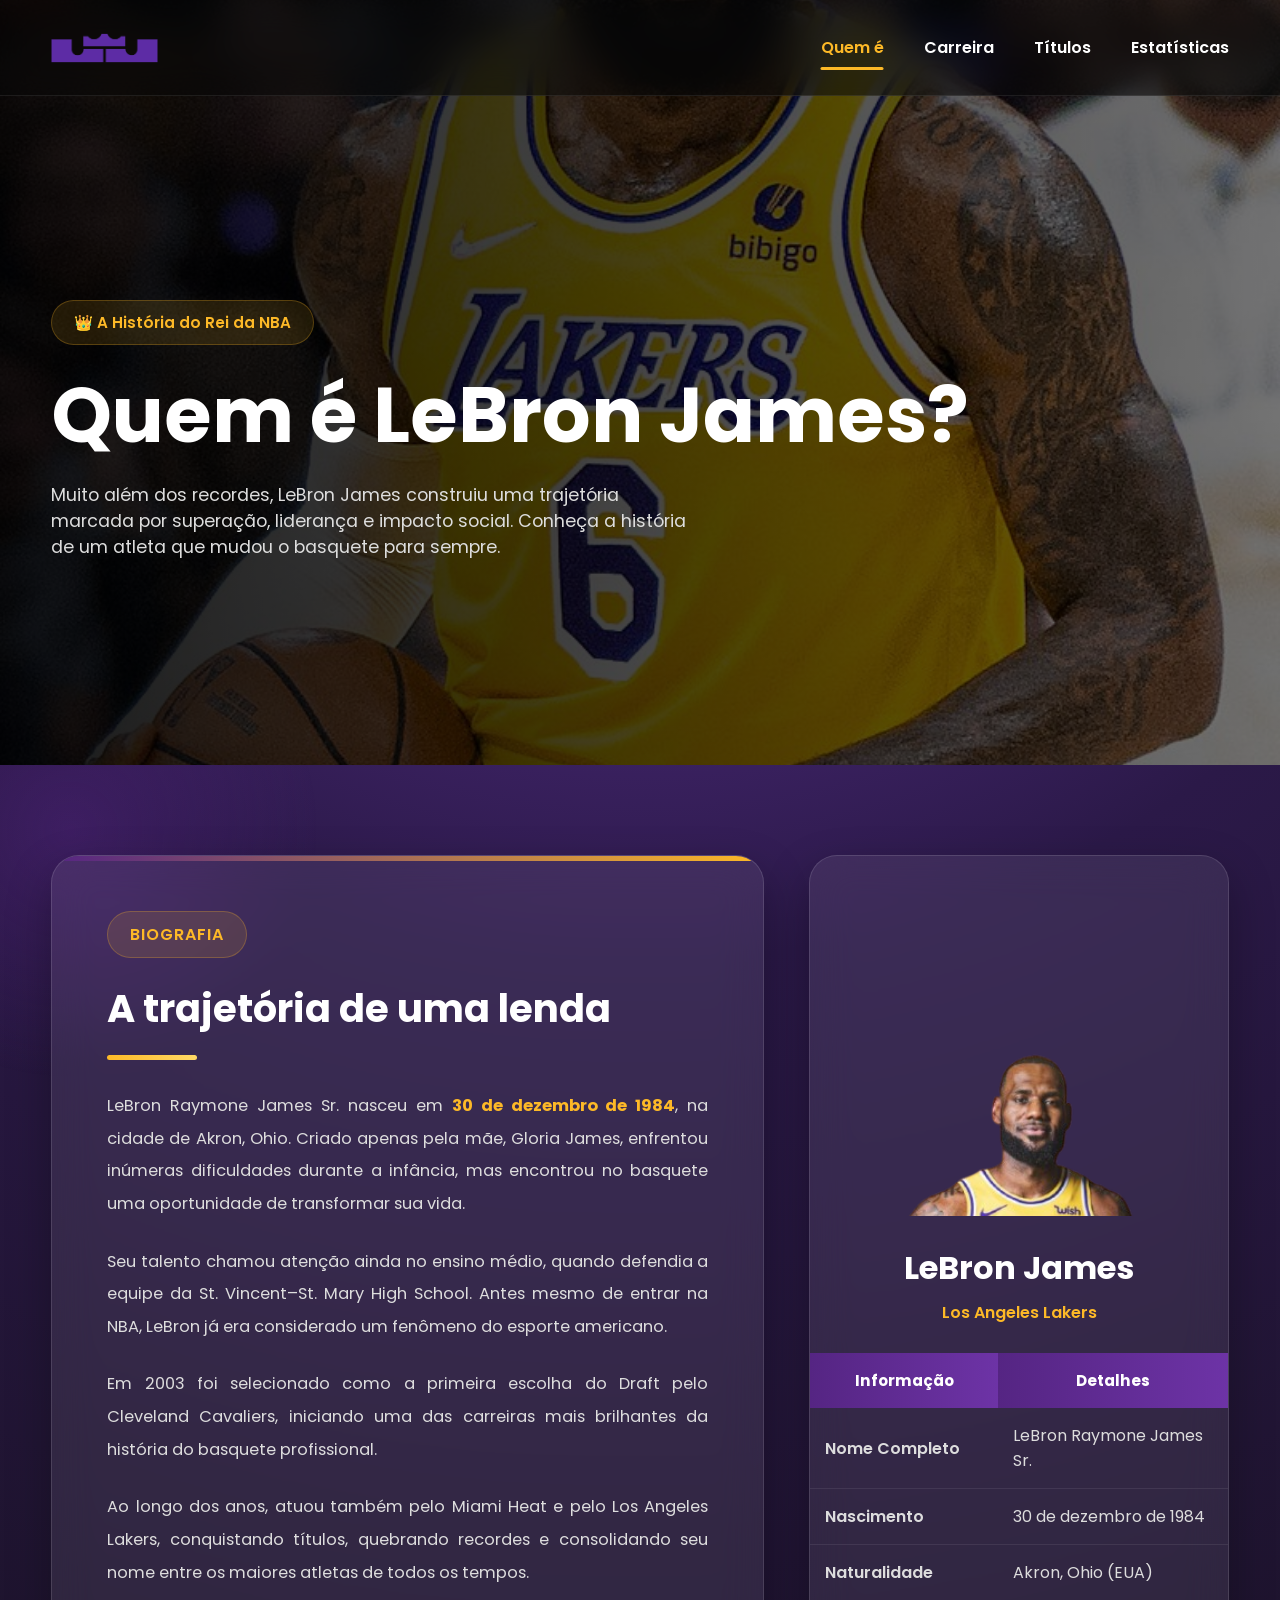
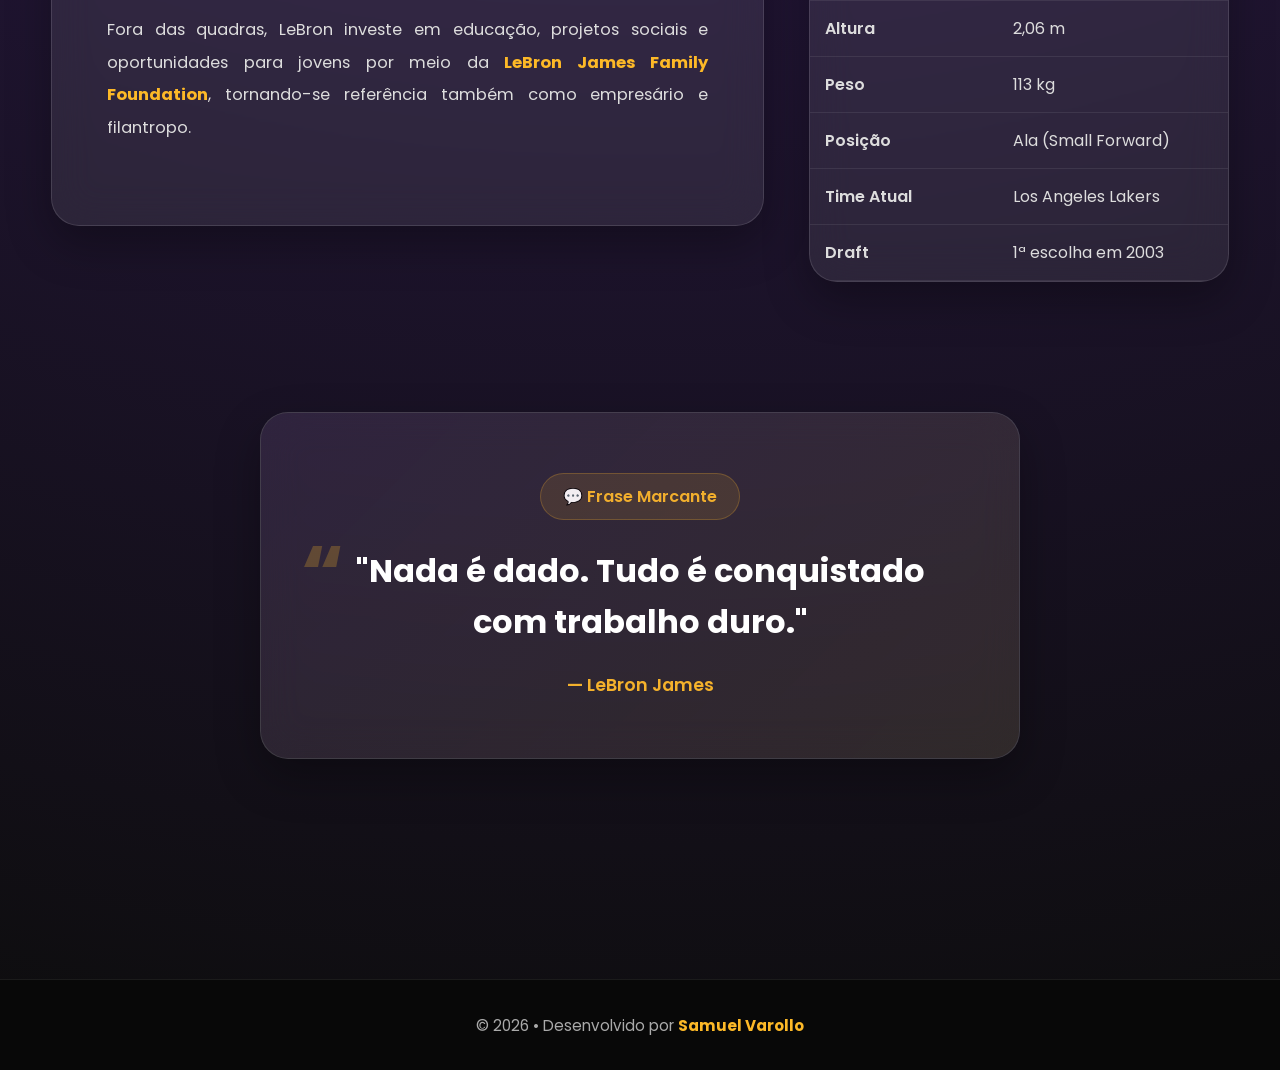
==== commit d82fa240: "Site Final" ====
--- a/pages/biografia.html
+++ b/pages/biografia.html
@@ -49,17 +49,16 @@
 
         <div class="container hero-content">
             <span class="hero-tag">
-                <span>
-                    👑 A História do Rei da NBA
-                </span>
-                <h2>
-                    Quem é LeBron James?
-                </h2>
-                <p>
-                    Muito além dos recordes, LeBron James construiu uma trajetória
-                    marcada por superação, liderança e impacto social. Conheça a
-                    história de um atleta que mudou o basquete para sempre.
-                </p>
+                👑 A História do Rei da NBA
+            </span>
+            <h2>
+                Quem é LeBron James?
+            </h2>
+            <p>
+                Muito além dos recordes, LeBron James construiu uma trajetória
+                marcada por superação, liderança e impacto social. Conheça a
+                história de um atleta que mudou o basquete para sempre.
+            </p>
         </div>
     </section>
     <main>
--- a/css/biografia.css
+++ b/css/biografia.css
@@ -251,12 +251,11 @@
 /*MAIN*/
 main {
     position: relative;
-    margin-top: 90px;
     z-index: 5;
 }
 
 .biografia-section {
-    padding: 120px 0;
+    padding: 90px 0;
 }
 
 /*GRID DA BIOGRAFIA*/
@@ -304,7 +303,7 @@
 }
 
 .texto h2 {
-    font-size: 2.8rem;
+    font-size: 2.4rem;
     color: white;
     margin-bottom: 30px;
     position: relative;
@@ -348,7 +347,7 @@
 }
 
 .perfil-card img {
-    height: 420px;
+    height: 360px;
     object-fit: cover;
     object-position: top;
     transition: .5s;
@@ -381,7 +380,7 @@
 }
 
 th {
-    background: var(--primary);
+    background: linear-gradient(90deg, var(--primary), #6d33a6);
     color: white;
     padding: 16px;
     font-size: .95rem;
@@ -399,7 +398,7 @@
 }
 
 tr:hover {
-    background: rgba(253, 185, 39, .08);
+    background: rgba(253, 185, 39, .12);
 }
 
 td:first-child {
@@ -413,7 +412,7 @@
 }
 
 .quote-card {
-    width: min(92%, 900px);
+    width: min(92%, 760px);
     margin: auto;
     background: var(--glass);
     border: 1px solid var(--border);
@@ -653,7 +652,7 @@
 }
 
 @media(max-width:600px) {
-    .hero-biografia {
+    .hero {
         min-height: 75vh;
     }
 
@@ -809,6 +808,7 @@
 
 /*REDUZIR ANIMAÇÕES*/
 @media(prefers-reduced-motion:reduce) {
+
     *,
     *::before,
     *::after {
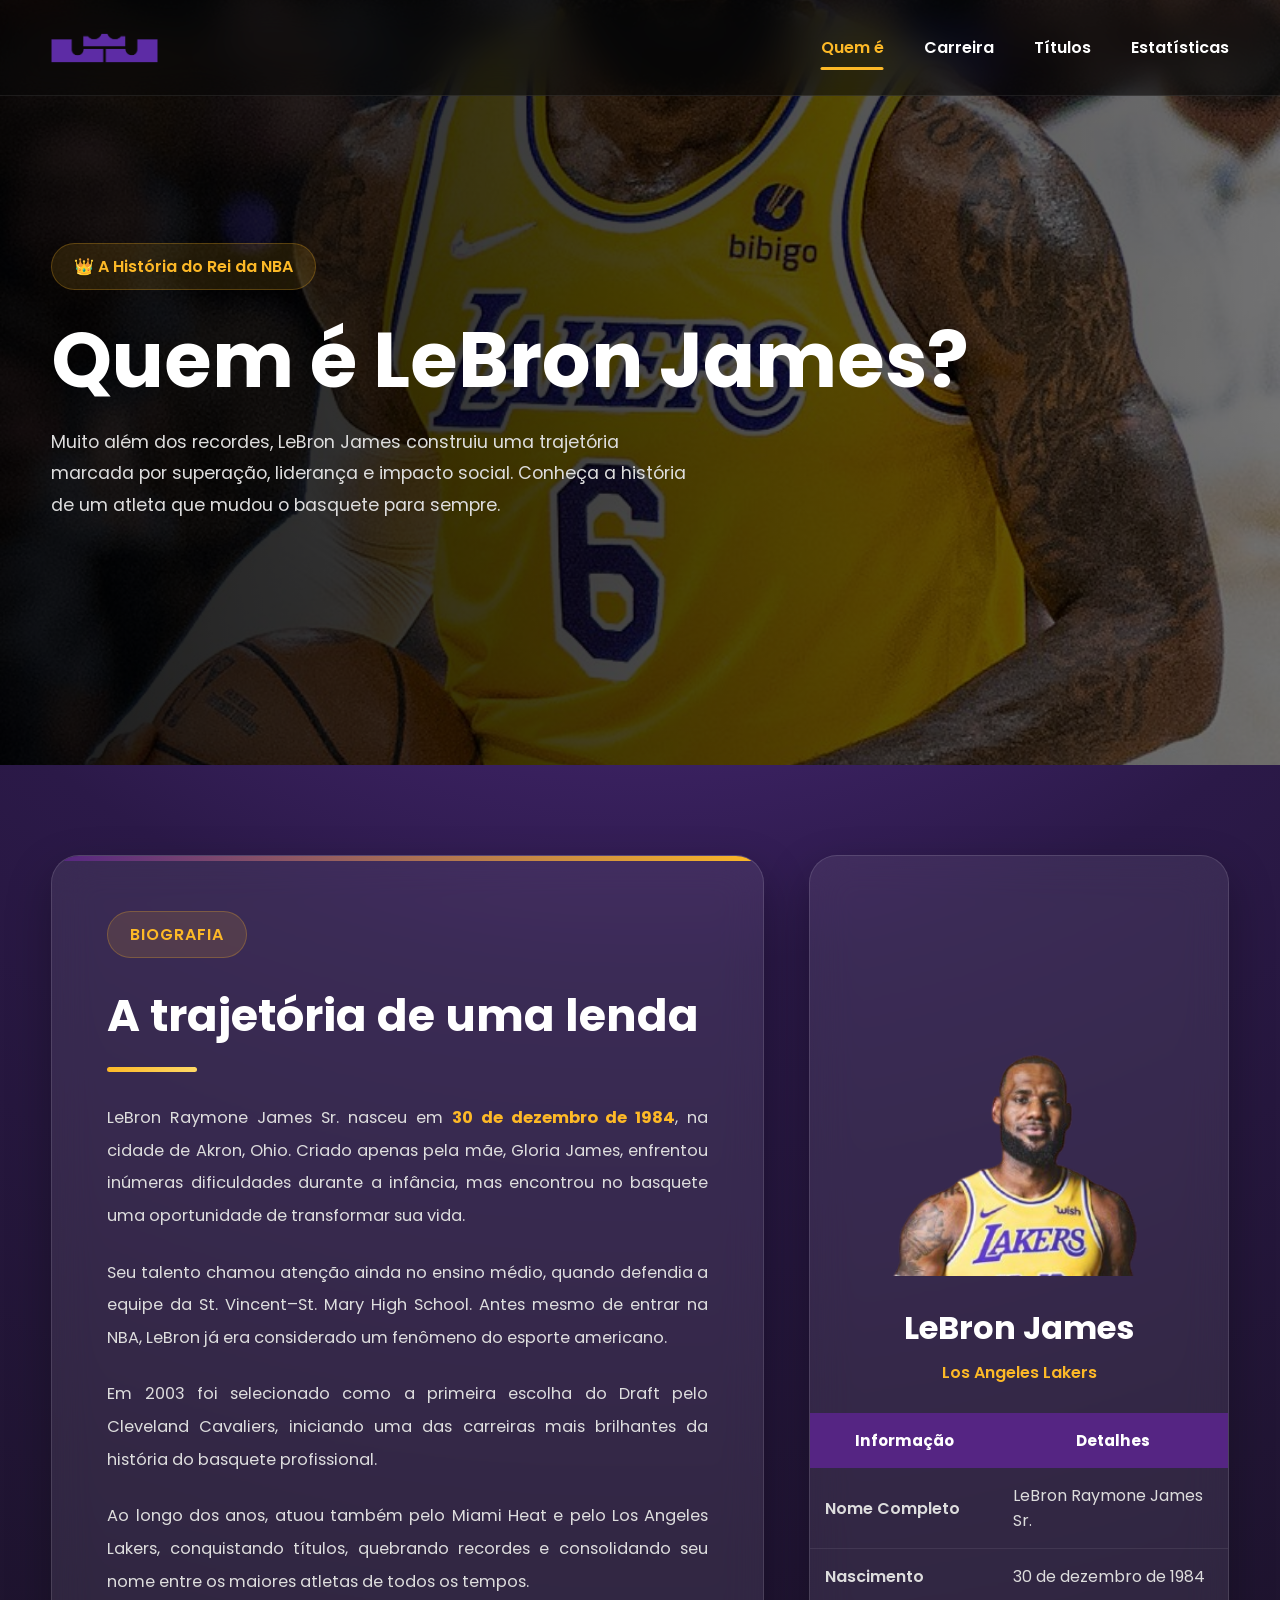
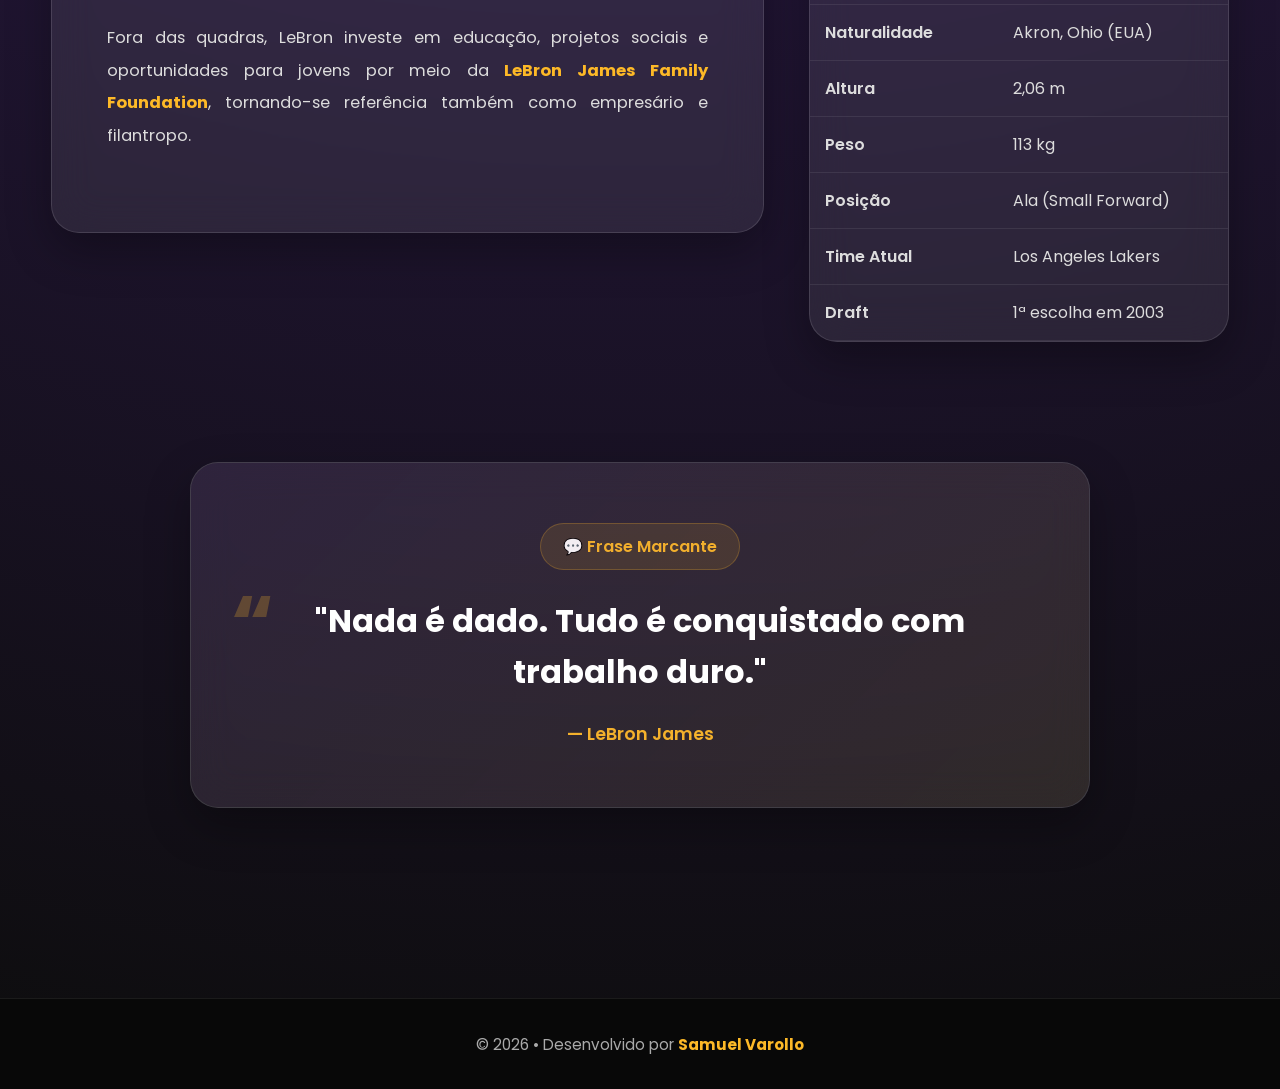
==== commit 77913e31: "Site Final" ====
--- a/pages/biografia.html
+++ b/pages/biografia.html
@@ -1,30 +1,36 @@
 <!DOCTYPE html>
 <html lang="pt-BR">
-
 <head>
     <meta charset="UTF-8">
     <meta name="viewport" content="width=device-width, initial-scale=1.0">
     <title>Quem é LeBron James | Biografia</title>
     <meta name="description"
         content="Conheça a história de LeBron James, sua infância, carreira, conquistas e legado dentro e fora das quadras.">
-    <link rel="shortcut icon" href="../img/lebron.ico" type="image/x-icon">
-    <link rel="preconnect" href="https://fonts.googleapis.com">
-    <link rel="preconnect" href="https://fonts.gstatic.com" crossorigin>
+    <link rel="shortcut icon"
+        href="../img/lebron.ico"
+        type="image/x-icon">
+    <link rel="preconnect"
+        href="https://fonts.googleapis.com">
+    <link rel="preconnect"
+        href="https://fonts.gstatic.com"
+        crossorigin>
     <link href="https://fonts.googleapis.com/css2?family=Poppins:wght@300;400;500;600;700;800&display=swap"
         rel="stylesheet">
-    <link rel="stylesheet" href="../css/biografia.css">
+    <link rel="stylesheet"
+        href="../css/biografia.css">
 </head>
-
 <body>
     <!-- ================= HEADER ================= -->
     <header class="header">
         <div class="container-header">
-            <a href="../index.html" class="logo">
-                <img src="../img/Logo.png" alt="Logo LeBron James">
+            <a href="../index.html"
+                class="logo">
+                <img src="../img/Logo.png"
+                    alt="Logo LeBron James">
             </a>
-
             <nav>
-                <a href="biografia.html" class="ativo">
+                <a href="biografia.html"
+                    class="ativo">
                     Quem é
                 </a>
 
@@ -46,7 +52,6 @@
     <!-- ================= HERO ================= -->
     <section class="hero">
         <div class="hero-overlay"></div>
-
         <div class="container hero-content">
             <span class="hero-tag">
                 👑 A História do Rei da NBA
@@ -56,8 +61,9 @@
             </h2>
             <p>
                 Muito além dos recordes, LeBron James construiu uma trajetória
-                marcada por superação, liderança e impacto social. Conheça a
-                história de um atleta que mudou o basquete para sempre.
+                marcada por superação, liderança e impacto social.
+                Conheça a história de um atleta que mudou o basquete
+                para sempre.
             </p>
         </div>
     </section>
@@ -76,45 +82,51 @@
                     <p>
                         LeBron Raymone James Sr. nasceu em
                         <strong>30 de dezembro de 1984</strong>,
-                        na cidade de Akron, Ohio. Criado apenas pela mãe,
-                        Gloria James, enfrentou inúmeras dificuldades durante
-                        a infância, mas encontrou no basquete uma oportunidade
+                        na cidade de Akron, Ohio.
+                        Criado apenas pela mãe, Gloria James,
+                        enfrentou inúmeras dificuldades durante a infância,
+                        mas encontrou no basquete uma oportunidade
                         de transformar sua vida.
                     </p>
-
                     <p>
                         Seu talento chamou atenção ainda no ensino médio,
-                        quando defendia a equipe da St. Vincent–St. Mary High
-                        School. Antes mesmo de entrar na NBA, LeBron já era
-                        considerado um fenômeno do esporte americano.
-                    </p>
-
-                    <p>
-                        Em 2003 foi selecionado como a primeira escolha do Draft
-                        pelo Cleveland Cavaliers, iniciando uma das carreiras
-                        mais brilhantes da história do basquete profissional.
-                    </p>
-
-                    <p>
-                        Ao longo dos anos, atuou também pelo Miami Heat e pelo
-                        Los Angeles Lakers, conquistando títulos, quebrando
-                        recordes e consolidando seu nome entre os maiores atletas
-                        de todos os tempos.
-                    </p>
-
-                    <p>
-                        Fora das quadras, LeBron investe em educação, projetos
-                        sociais e oportunidades para jovens por meio da
+                        quando defendia a equipe da
+                        St. Vincent–St. Mary High School.
+                        Antes mesmo de entrar na NBA,
+                        LeBron já era considerado um fenômeno
+                        do esporte americano.
+                    </p>
+                    <p>
+                        Em 2003 foi selecionado como a primeira escolha
+                        do Draft pelo Cleveland Cavaliers,
+                        iniciando uma das carreiras mais brilhantes
+                        da história do basquete profissional.
+                    </p>
+                    <p>
+                        Ao longo dos anos,
+                        atuou também pelo Miami Heat
+                        e pelo Los Angeles Lakers,
+                        conquistando títulos,
+                        quebrando recordes
+                        e consolidando seu nome entre
+                        os maiores atletas de todos os tempos.
+                    </p>
+                    <p>
+                        Fora das quadras,
+                        LeBron investe em educação,
+                        projetos sociais
+                        e oportunidades para jovens por meio da
                         <strong>LeBron James Family Foundation</strong>,
-                        tornando-se referência também como empresário e
-                        filantropo.
+                        tornando-se referência também
+                        como empresário e filantropo.
                     </p>
                 </article>
-
+                
                 <!-- ================= PERFIL ================= -->
                 <aside class="informacoes">
                     <div class="perfil-card">
-                        <img src="../img/Lebron.png" alt="LeBron James">
+                        <img src="../img/Lebron.png"
+                            alt="LeBron James">
                         <div class="perfil-info">
                             <h3>
                                 LeBron James
@@ -123,95 +135,58 @@
                                 Los Angeles Lakers
                             </p>
                         </div>
-
                         <table>
-                            <tr>
-                                <th>
-                                    Informação
-                                </th>
-                                <th>
-                                    Detalhes
-                                </th>
-                            </tr>
-
-                            <tr>
-                                <td>
-                                    Nome Completo
-                                </td>
-                                <td>
-                                    LeBron Raymone James Sr.
-                                </td>
-                            </tr>
-
-                            <tr>
-                                <td>
-                                    Nascimento
-                                </td>
-                                <td>
-                                    30 de dezembro de 1984
-                                </td>
-                            </tr>
-
-                            <tr>
-                                <td>
-                                    Naturalidade
-                                </td>
-                                <td>
-                                    Akron, Ohio (EUA)
-                                </td>
-                            </tr>
-
-                            <tr>
-                                <td>
-                                    Altura
-                                </td>
-                                <td>
-                                    2,06 m
-                                </td>
-                            </tr>
-
-                            <tr>
-                                <td>
-                                    Peso
-                                </td>
-                                <td>
-                                    113 kg
-                                </td>
-                            </tr>
-
-                            <tr>
-                                <td>
-                                    Posição
-                                </td>
-                                <td>
-                                    Ala (Small Forward)
-                                </td>
-                            </tr>
-
-                            <tr>
-                                <td>
-                                    Time Atual
-                                </td>
-                                <td>
-                                    Los Angeles Lakers
-                                </td>
-                            </tr>
-
-                            <tr>
-                                <td>
-                                    Draft
-                                </td>
-                                <td>
-                                    1ª escolha em 2003
-                                </td>
-                            </tr>
+                            <thead>
+                                <tr>
+                                    <th>
+                                        Informação
+                                    </th>
+                                    <th>
+                                        Detalhes
+                                    </th>
+                                </tr>
+                            </thead>
+                            <tbody>
+                                <tr>
+                                    <td>Nome Completo</td>
+                                    <td>LeBron Raymone James Sr.</td>
+                                </tr>
+                                <tr>
+                                    <td>Nascimento</td>
+                                    <td>30 de dezembro de 1984</td>
+                                </tr>
+                                <tr>
+                                    <td>Naturalidade</td>
+                                    <td>Akron, Ohio (EUA)</td>
+                                </tr>
+                                <tr>
+                                    <td>Altura</td>
+                                    <td>2,06 m</td>
+                                </tr>
+                                <tr>
+                                    <td>Peso</td>
+                                    <td>113 kg</td>
+                                </tr>
+                                <tr>
+                                    <td>Posição</td>
+                                    <td>Ala (Small Forward)</td>
+                                </tr>
+                                <tr>
+                                    <td>Time Atual</td>
+                                    <td>Los Angeles Lakers</td>
+                                </tr>
+                                <tr>
+                                    <td>Draft</td>
+                                    <td>1ª escolha em 2003</td>
+                                </tr>
+                            </tbody>
                         </table>
                     </div>
                 </aside>
             </div>
         </section>
 
-        <!-- ================= CITAÇÃO ================= -->
+        <!-- ================= FRASE ================= -->
         <section class="quote-section">
             <div class="quote-card">
                 <span>
@@ -237,5 +212,4 @@
         </div>
     </footer>
 </body>
-
 </html>
--- a/css/biografia.css
+++ b/css/biografia.css
@@ -1,5 +1,8 @@
-/*RESET*/
+/* ================= IMPORT ================= */
+
 @import url('https://fonts.googleapis.com/css2?family=Poppins:wght@300;400;500;600;700;800&display=swap');
+
+/* ================= RESET ================= */
 
 * {
     margin: 0;
@@ -13,16 +16,16 @@
 
 body {
     font-family: 'Poppins', sans-serif;
-    color: #fff;
-    overflow-x: hidden;
+    color: #FFF;
     background:
         radial-gradient(circle at top, #6f3db4 0%, #2b1948 35%, #0d0d0d 100%);
+    overflow-x: hidden;
     min-height: 100vh;
 }
 
 img {
     display: block;
-    width: 100%;
+    max-width: 100%;
 }
 
 a {
@@ -32,38 +35,39 @@
 :root {
     --primary: #552583;
     --secondary: #FDB927;
-    --white: #ffffff;
-    --text: #d8d8d8;
+    --white: #FFFFFF;
+    --text: #D8D8D8;
     --glass: rgba(255, 255, 255, .08);
     --border: rgba(255, 255, 255, .12);
     --shadow: 0 18px 45px rgba(0, 0, 0, .30);
     --radius: 24px;
     --transition: .35s ease;
-    --max-width: 1250px;
-}
-
-/*CONTAINERS*/
+}
+
+/* ================= CONTAINERS ================= */
+
 .container,
-.container-header {
+.container-header,
+.biografia-container,
+.container-footer {
     width: min(92%, 1250px);
     margin: auto;
 }
 
-/*HEADER*/
+/* ================= HEADER ================= */
+
 .header {
     position: fixed;
     top: 0;
     left: 0;
     width: 100%;
-    z-index: 1000;
+    z-index: 999;
     background: rgba(8, 8, 8, .55);
     backdrop-filter: blur(18px);
     border-bottom: 1px solid rgba(255, 255, 255, .08);
 }
 
 .container-header {
-    width: min(92%, 1250px);
-    margin: auto;
     min-height: 95px;
     display: flex;
     justify-content: space-between;
@@ -73,25 +77,23 @@
 .logo {
     display: flex;
     align-items: center;
-    flex-shrink: 0;
 }
 
 .logo img {
-    display: block;
+    height: 60px;
     width: auto;
-    height: 60px;
-    transition: transform .3s ease, filter .3s ease;
+    transition: .3s ease;
     filter: brightness(0) saturate(100%) invert(18%) sepia(50%) saturate(4155%) hue-rotate(256deg) brightness(87%) contrast(92%);
 }
 
 .logo:hover img {
     transform: scale(1.05);
-    filter: brightness(0) saturate(100%) invert(84%) sepia(76%) saturate(3015%) hue-rotate(330deg) brightness(101%) contrast(99%) drop-shadow(0 0 12px rgba(253, 185, 39, .7));
+    filter:
+        brightness(0) saturate(100%) invert(84%) sepia(76%) saturate(3015%) hue-rotate(330deg) brightness(101%) contrast(99%) drop-shadow(0 0 12px rgba(253, 185, 39, .7));
 }
 
 nav {
     display: flex;
-    align-items: center;
     gap: 40px;
 }
 
@@ -99,7 +101,7 @@
     position: relative;
     color: #FFF;
     font-weight: 600;
-    transition: color .3s;
+    transition: .3s;
 }
 
 nav a::after {
@@ -109,10 +111,10 @@
     bottom: -10px;
     width: 0;
     height: 3px;
+    background: var(--secondary);
     transform: translateX(-50%);
     border-radius: 50px;
-    background: var(--secondary);
-    transition: width .35s ease;
+    transition: .35s;
 }
 
 nav a:hover {
@@ -128,22 +130,22 @@
     color: var(--secondary);
 }
 
-/*HERO*/
+/* ================= HERO ================= */
+
 .hero {
     position: relative;
     display: flex;
     align-items: center;
     min-height: 85vh;
-    background-position: center;
-    background-size: cover;
-    background-repeat: no-repeat;
-    background-image: url(../img/Lebron-James.jpg);
+    background: url("../img/Lebron-James.jpg") center/cover no-repeat;
 }
 
 .hero-overlay {
     position: absolute;
     inset: 0;
-    background: linear-gradient(90deg, rgba(0, 0, 0, .90), rgba(0, 0, 0, .55));
+    background: linear-gradient(90deg,
+            rgba(0, 0, 0, .90),
+            rgba(0, 0, 0, .55));
 }
 
 .hero-content {
@@ -151,124 +153,53 @@
     z-index: 2;
     width: min(92%, 1250px);
     margin: auto;
-    display: flex;
-    flex-direction: column;
-    justify-content: center;
-    padding-top: 95px;
-}
-
-.hero-content span {
+}
+
+.hero-tag {
     display: inline-flex;
     align-items: center;
-    width: max-content;
     padding: 10px 22px;
-    margin: 0 0 28px;
-    border-radius: 50px;
+    margin-bottom: 28px;
+    border-radius: 999px;
     color: var(--secondary);
     background: rgba(253, 185, 39, .12);
     border: 1px solid rgba(253, 185, 39, .25);
     font-weight: 600;
-    font-size: .95rem;
-}
-
-.hero-tag {
-    display: inline-flex;
-    align-items: center;
-    gap: 10px;
-    padding: 10px 22px;
-    border-radius: 999px;
-    background: rgba(253, 185, 39, .12);
-    border: 1px solid rgba(253, 185, 39, .25);
-    color: var(--secondary);
-    font-weight: 600;
-    margin-bottom: 28px;
 }
 
 .hero-content h2 {
-    margin: 0 0 24px;
-    color: #FFF;
     font-size: clamp(2.8rem, 6vw, 5rem);
     line-height: 1.1;
+    margin-bottom: 24px;
+    color: #FFF;
 }
 
 .hero-content p {
-    margin: 0;
     max-width: 650px;
     color: #DDD;
     font-size: 1.1rem;
-}
-
-/*ANIMAÇÕES HERO*/
-.hero-content>* {
-    animation: fadeUp .9s ease both;
-}
-
-.hero-content h2 {
-    animation-delay: .2s;
-}
-
-.hero-content p {
-    animation-delay: .4s;
-}
-
-@keyframes fadeUp {
-    from {
-        opacity: 0;
-        transform: translateY(45px);
-    }
-
-    to {
-        opacity: 1;
-        transform: translateY(0);
-    }
-}
-
-/*DECORAÇÕES*/
-body::before {
-    content: "";
-    position: fixed;
-    width: 500px;
-    height: 500px;
-    top: -180px;
-    right: -180px;
-    border-radius: 50%;
-    background: radial-gradient(circle, rgba(253, 185, 39, .18), transparent 70%);
-    z-index: -1;
-}
-
-body::after {
-    content: "";
-    position: fixed;
-    width: 500px;
-    height: 500px;
-    left: -180px;
-    bottom: -180px;
-    border-radius: 50%;
-    background: radial-gradient(circle, rgba(85, 37, 131, .45), transparent 70%);
-    z-index: -1;
-}
-
-/*MAIN*/
+    line-height: 1.8;
+}
+
+/* ================= MAIN ================= */
+
 main {
-    position: relative;
-    z-index: 5;
+    padding: 90px 0;
 }
 
 .biografia-section {
-    padding: 90px 0;
-}
-
-/*GRID DA BIOGRAFIA*/
+    padding-bottom: 100px;
+}
+
 .biografia-container {
-    width: min(92%, 1250px);
-    margin: auto;
     display: grid;
     grid-template-columns: 1.7fr 1fr;
     gap: 45px;
     align-items: start;
 }
 
-/*CARD DA BIOGRAFIA*/
+/* ================= CARD BIOGRAFIA ================= */
+
 .texto {
     position: relative;
     background: var(--glass);
@@ -276,8 +207,8 @@
     border: 1px solid var(--border);
     border-radius: 28px;
     padding: 55px;
+    overflow: hidden;
     box-shadow: var(--shadow);
-    overflow: hidden;
 }
 
 .texto::before {
@@ -293,20 +224,19 @@
 .section-tag {
     display: inline-block;
     padding: 10px 22px;
+    margin-bottom: 24px;
     border-radius: 999px;
     background: rgba(253, 185, 39, .12);
     border: 1px solid rgba(253, 185, 39, .25);
     color: var(--secondary);
     font-weight: 600;
-    margin-bottom: 22px;
     letter-spacing: 1px;
 }
 
 .texto h2 {
-    font-size: 2.4rem;
-    color: white;
+    color: #FFF;
+    font-size: 2.8rem;
     margin-bottom: 30px;
-    position: relative;
 }
 
 .texto h2::after {
@@ -320,26 +250,27 @@
 }
 
 .texto p {
-    color: #dddddd;
+    color: #DDD;
+    font-size: 1.02rem;
+    line-height: 2;
     text-align: justify;
-    line-height: 2;
-    margin-bottom: 25px;
-    font-size: 1.02rem;
+    margin-bottom: 24px;
 }
 
 .texto strong {
     color: var(--secondary);
 }
 
-/*CARD DO PERFIL*/
+/* ================= CARD PERFIL ================= */
+
 .perfil-card {
-    overflow: hidden;
-    border-radius: 28px;
     background: var(--glass);
     backdrop-filter: blur(20px);
     border: 1px solid var(--border);
+    border-radius: 28px;
+    overflow: hidden;
     box-shadow: var(--shadow);
-    transition: .4s;
+    transition: .35s;
 }
 
 .perfil-card:hover {
@@ -347,10 +278,11 @@
 }
 
 .perfil-card img {
-    height: 360px;
+    width: 100%;
+    height: 420px;
     object-fit: cover;
     object-position: top;
-    transition: .5s;
+    transition: .4s;
 }
 
 .perfil-card:hover img {
@@ -358,13 +290,13 @@
 }
 
 .perfil-info {
-    padding: 28px 20px;
+    padding: 28px 22px;
     text-align: center;
 }
 
 .perfil-info h3 {
+    color: #FFF;
     font-size: 2rem;
-    color: white;
     margin-bottom: 8px;
 }
 
@@ -373,22 +305,23 @@
     font-weight: 600;
 }
 
-/*TABELA*/
+/* ================= TABELA ================= */
+
 table {
     width: 100%;
     border-collapse: collapse;
 }
 
 th {
-    background: linear-gradient(90deg, var(--primary), #6d33a6);
-    color: white;
+    background: var(--primary);
+    color: #FFF;
     padding: 16px;
     font-size: .95rem;
 }
 
 td {
     padding: 15px;
-    color: #dddddd;
+    color: #DDD;
     border-bottom: 1px solid rgba(255, 255, 255, .08);
     transition: .3s;
 }
@@ -398,96 +331,104 @@
 }
 
 tr:hover {
-    background: rgba(253, 185, 39, .12);
+    background: rgba(253, 185, 39, .08);
 }
 
 td:first-child {
+    width: 45%;
     font-weight: 600;
-    width: 45%;
-}
-
-/*FRASE MARCANTE*/
+}
+
+/* ================= FRASE ================= */
+
 .quote-section {
-    padding: 40px 0 120px;
+    padding-top: 20px;
 }
 
 .quote-card {
-    width: min(92%, 760px);
+    width: min(92%, 900px);
     margin: auto;
     background: var(--glass);
+    backdrop-filter: blur(20px);
     border: 1px solid var(--border);
     border-radius: 28px;
-    backdrop-filter: blur(20px);
-    box-shadow: var(--shadow);
+    padding: 60px;
     text-align: center;
-    padding: 60px;
     position: relative;
     overflow: hidden;
+    box-shadow: var(--shadow);
 }
 
 .quote-card::before {
     content: "";
     position: absolute;
     inset: 0;
-    background: linear-gradient(135deg, rgba(85, 37, 131, .12), rgba(253, 185, 39, .05));
+    background: linear-gradient(135deg,
+            rgba(85, 37, 131, .12),
+            rgba(253, 185, 39, .05));
     pointer-events: none;
 }
 
 .quote-card span {
     display: inline-block;
     padding: 10px 22px;
+    margin-bottom: 25px;
     border-radius: 999px;
+    color: var(--secondary);
     background: rgba(253, 185, 39, .12);
-    color: var(--secondary);
     border: 1px solid rgba(253, 185, 39, .25);
     font-weight: 600;
-    margin-bottom: 25px;
 }
 
 .quote-card blockquote {
+    position: relative;
+    color: #FFF;
     font-size: 2rem;
-    color: white;
     font-weight: 700;
     line-height: 1.6;
-    margin-bottom: 25px;
-    position: relative;
+    margin-bottom: 24px;
 }
 
 .quote-card blockquote::before {
     content: "“";
-    font-size: 5rem;
-    color: rgba(253, 185, 39, .25);
     position: absolute;
     left: -20px;
     top: -35px;
+    color: rgba(253, 185, 39, .25);
+    font-size: 5rem;
 }
 
 .quote-card p {
     color: var(--secondary);
+    font-size: 1.1rem;
     font-weight: 600;
-    font-size: 1.1rem;
-}
-
-/*ANIMAÇÕES*/
+}
+
+/* ================= ANIMAÇÕES ================= */
+
+.hero-content>*,
 .texto,
 .perfil-card,
 .quote-card {
-    animation: fadeCard .9s ease both;
-}
-
-@keyframes fadeCard {
+    animation: fadeUp .8s ease both;
+}
+
+@keyframes fadeUp {
+
     from {
         opacity: 0;
-        transform: translateY(45px);
+        transform: translateY(40px);
     }
 
     to {
         opacity: 1;
         transform: translateY(0);
     }
-}
-
-/*FOOTER*/
+
+}
+
+/* ================= FOOTER ================= */
+
 .footer {
     margin-top: 100px;
     background: #080808;
@@ -495,8 +436,6 @@
 }
 
 .container-footer {
-    width: min(92%, 1250px);
-    margin: auto;
     min-height: 90px;
     display: flex;
     justify-content: center;
@@ -511,11 +450,12 @@
 
 .footer strong {
     color: var(--secondary);
-    font-weight: 700;
-}
-
-/*RESPONSIVIDADE*/
+}
+
+/* ================= RESPONSIVIDADE ================= */
+
 @media(max-width:1100px) {
+
     .biografia-container {
         grid-template-columns: 1fr;
         gap: 45px;
@@ -523,14 +463,13 @@
 
     .perfil-card {
         max-width: 550px;
+        width: 100%;
         margin: auto;
     }
+
 }
 
 @media(max-width:992px) {
-    .header {
-        position: relative;
-    }
 
     .container-header {
         min-height: auto;
@@ -545,65 +484,41 @@
     }
 
     nav {
+        flex-wrap: wrap;
         justify-content: center;
-        flex-wrap: wrap;
         gap: 18px;
     }
 
     .hero {
-        min-height: 75vh;
+        min-height: 70vh;
     }
 
     .hero-content {
         text-align: center;
-        align-items: center;
-    }
-
-    .hero-content span {
-        margin-bottom: 28px;
+    }
+
+    .hero-tag {
+        margin: 0 auto 28px;
     }
 
     .hero-content p {
         margin: auto;
     }
 
-    .biografia-section {
-        padding: 90px 0;
-    }
-
     .texto {
         padding: 40px;
     }
+
 }
 
 @media(max-width:768px) {
-    .logo h1 {
-        font-size: 1.7rem;
-    }
-
-    nav a {
-        font-size: .9rem;
-    }
 
     .hero {
-        min-height: 65vh;
-    }
-
-    .hero-tag {
-        font-size: .9rem;
-    }
-
-    .hero-content {
-        padding-top: 90px;
-    }
-
-    .hero-content span {
-        font-size: .9rem;
-        margin-bottom: 24px;
+        min-height: 60vh;
     }
 
     .hero-content h2 {
-        margin-bottom: 20px;
+        font-size: 2.5rem;
     }
 
     .hero-content p {
@@ -619,15 +534,15 @@
     }
 
     .texto p {
-        font-size: .97rem;
+        font-size: .96rem;
     }
 
     .perfil-card img {
-        height: 350px;
+        height: 340px;
     }
 
     .perfil-info h3 {
-        font-size: 1.8rem;
+        font-size: 1.7rem;
     }
 
     .quote-card {
@@ -638,46 +553,58 @@
         font-size: 1.6rem;
     }
 
-    .footer {
-        margin-top: 80px;
-    }
-
-    .container-footer {
-        min-height: 80px;
-    }
-
-    .footer p {
+}
+
+@media(max-width:480px) {
+
+    .logo img {
+        height: 44px;
+    }
+
+    nav {
+        gap: 12px;
+    }
+
+    nav a {
+        font-size: .88rem;
+    }
+
+    .hero {
+        min-height: 55vh;
+    }
+
+    .hero-tag {
+        padding: 8px 18px;
+        font-size: .82rem;
+        margin-bottom: 22px;
+    }
+
+    .hero-content h2 {
+        font-size: 2rem;
+    }
+
+    .hero-content p {
         font-size: .9rem;
     }
-}
-
-@media(max-width:600px) {
-    .hero {
-        min-height: 75vh;
-    }
-
-    .hero-content span {
-        font-size: .8rem;
-    }
-
-    .hero-content h2 {
-        font-size: 2.5rem;
-    }
-
-    .hero-content p {
-        font-size: .95rem;
-    }
 
     .texto {
-        padding: 25px;
+        padding: 24px;
     }
 
     .texto h2 {
-        font-size: 2rem;
+        font-size: 1.8rem;
+    }
+
+    .texto p {
+        font-size: .9rem;
     }
 
     .perfil-card img {
         height: 300px;
+    }
+
+    .perfil-info h3 {
+        font-size: 1.5rem;
     }
 
     table {
@@ -689,56 +616,7 @@
     th,
     td {
         padding: 12px;
-        font-size: .9rem;
-    }
-}
-
-@media(max-width:480px) {
-    .logo img {
-        height: 44px;
-    }
-
-    nav {
-        gap: 12px;
-    }
-
-    nav a {
         font-size: .88rem;
-    }
-
-    .hero {
-        min-height: 60vh;
-    }
-
-    .hero-tag {
-        padding: 8px 18px;
-        font-size: .8rem;
-    }
-
-    .hero-content {
-        padding-top: 85px;
-    }
-
-    .hero-content span {
-        padding: 8px 18px;
-        margin-bottom: 22px;
-        font-size: .82rem;
-    }
-
-    .hero-content p {
-        font-size: .9rem;
-    }
-
-    .texto h2 {
-        font-size: 1.7rem;
-    }
-
-    .texto p {
-        font-size: .9rem;
-    }
-
-    .perfil-info h3 {
-        font-size: 1.5rem;
     }
 
     .quote-card {
@@ -747,7 +625,6 @@
 
     .quote-card blockquote {
         font-size: 1.3rem;
-        line-height: 1.8;
     }
 
     .quote-card p {
@@ -765,11 +642,12 @@
 
     .footer p {
         font-size: .85rem;
-        line-height: 1.6;
-    }
-}
-
-/*SCROLLBAR*/
+    }
+
+}
+
+/* ================= SCROLLBAR ================= */
+
 ::-webkit-scrollbar {
     width: 12px;
     height: 12px;
@@ -780,40 +658,26 @@
 }
 
 ::-webkit-scrollbar-thumb {
-    background: linear-gradient(180deg, var(--primary), var(--secondary));
+    background: linear-gradient(180deg,
+            var(--primary),
+            var(--secondary));
     border-radius: 50px;
     border: 2px solid #0D0D0D;
 }
 
 ::-webkit-scrollbar-thumb:hover {
-    background: linear-gradient(180deg, #6B35A8, #FFD44A);
+    background: linear-gradient(180deg,
+            #6B35A8,
+            #FFD44A);
 }
 
 ::-webkit-scrollbar-corner {
     background: #0D0D0D;
 }
 
-/*SELECTION*/
+/* ================= SELECTION ================= */
+
 ::selection {
     background: var(--secondary);
     color: #000;
-}
-
-/*ACESSIBILIDADE*/
-a:focus-visible {
-    outline: 3px solid var(--secondary);
-    outline-offset: 5px;
-    border-radius: 8px;
-}
-
-/*REDUZIR ANIMAÇÕES*/
-@media(prefers-reduced-motion:reduce) {
-
-    *,
-    *::before,
-    *::after {
-        animation: none !important;
-        transition: none !important;
-        scroll-behavior: auto !important;
-    }
 }
